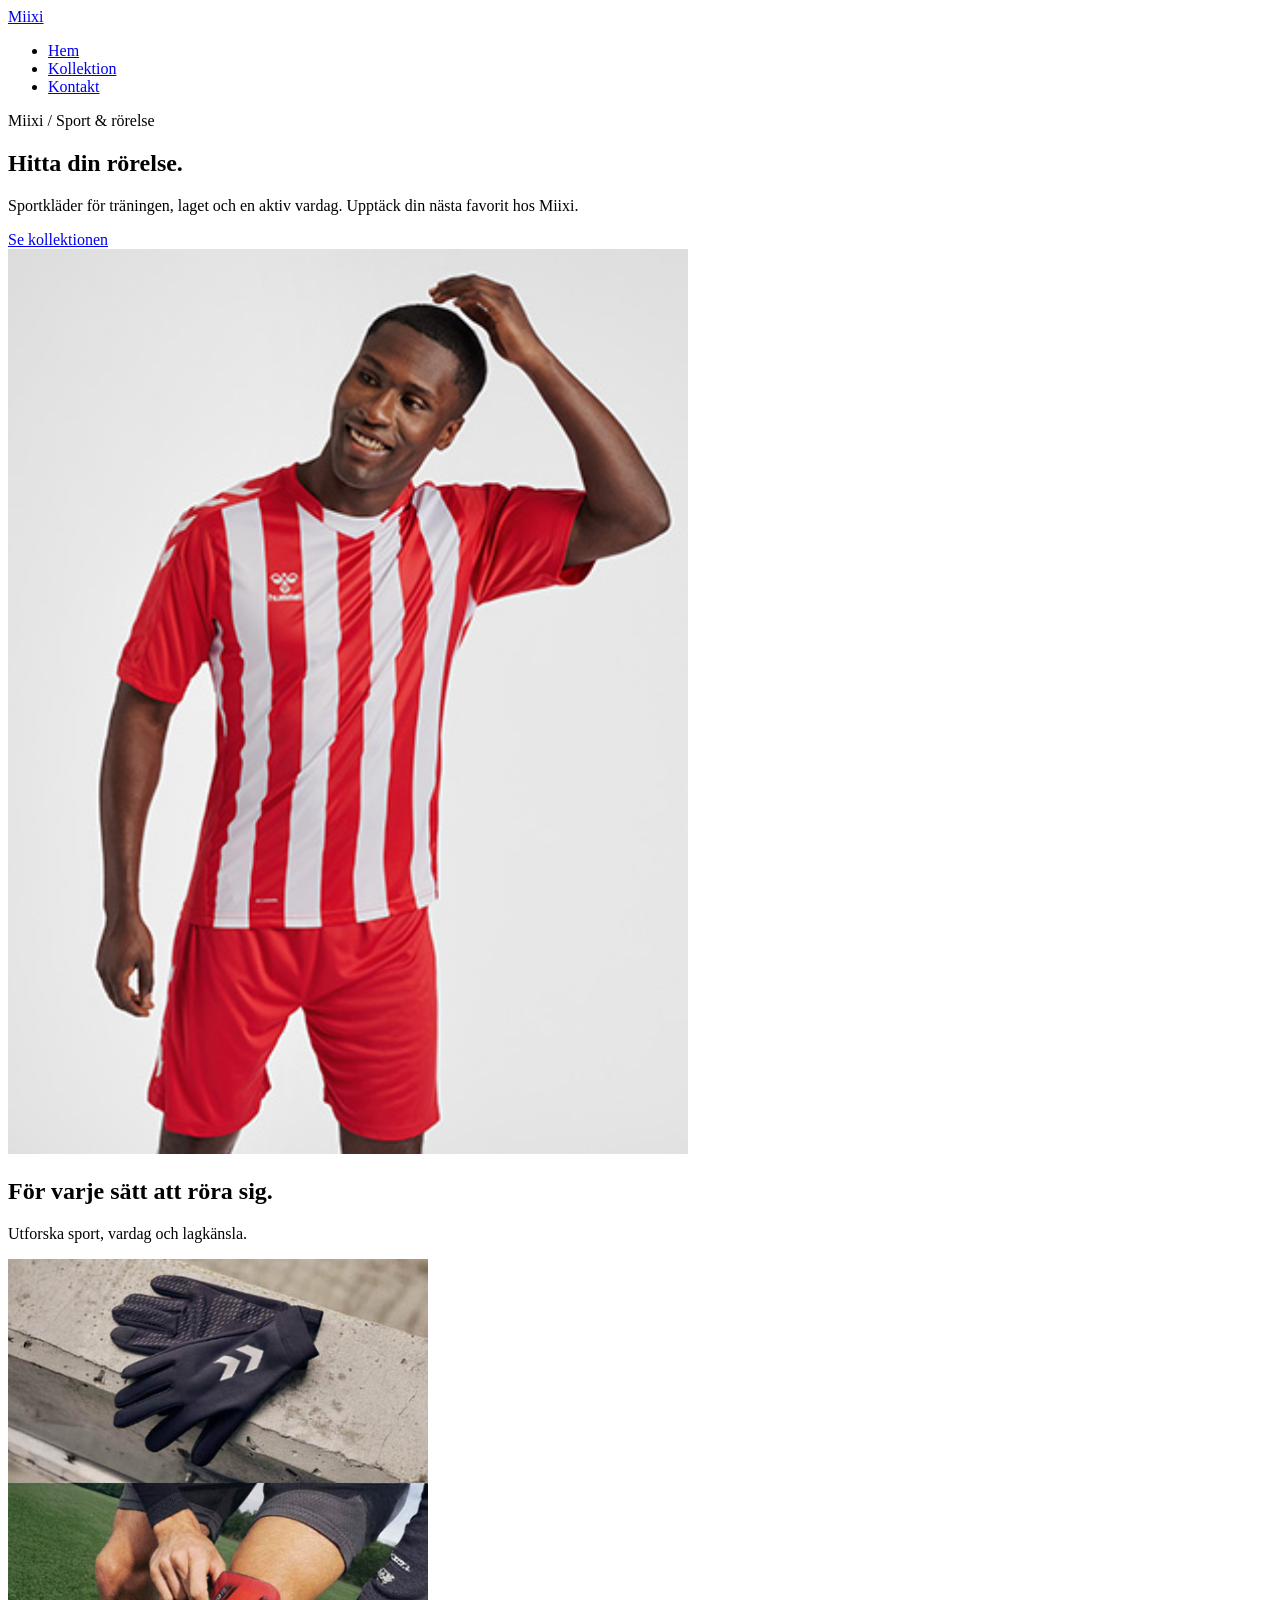
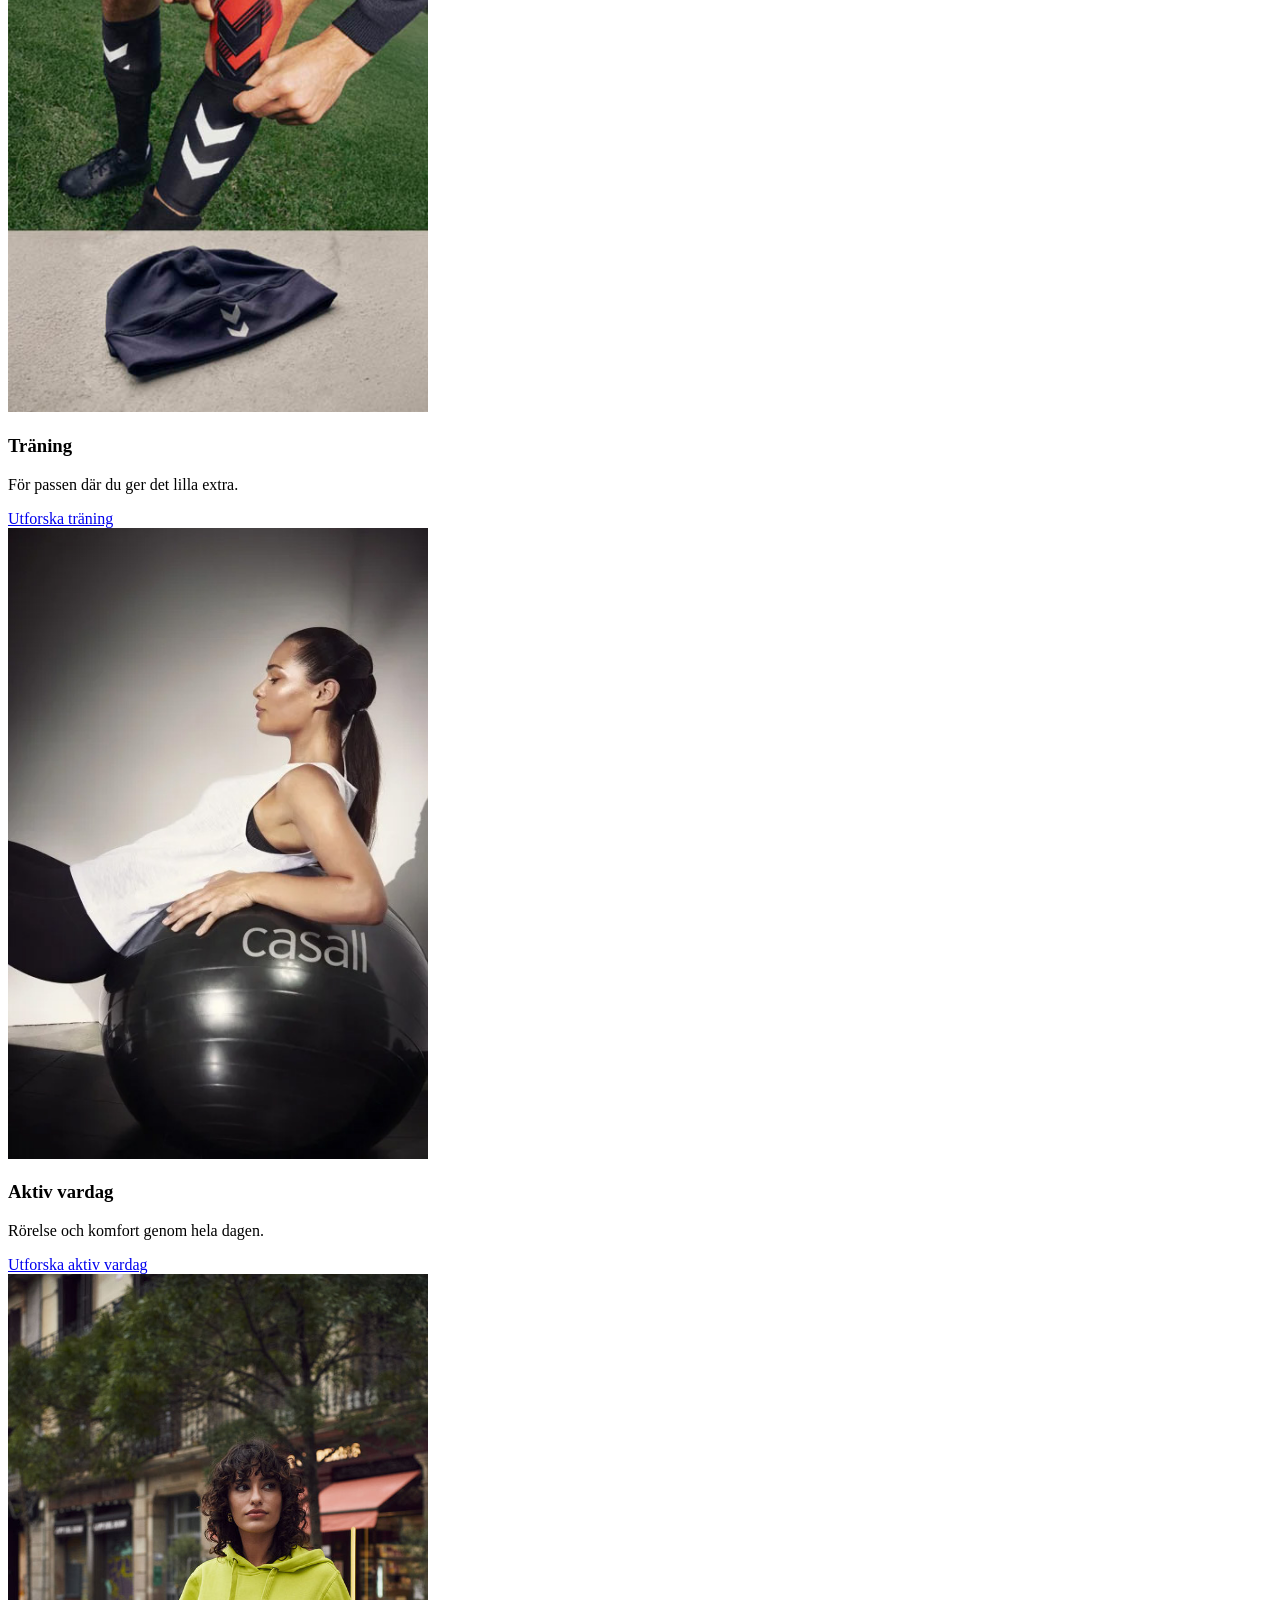
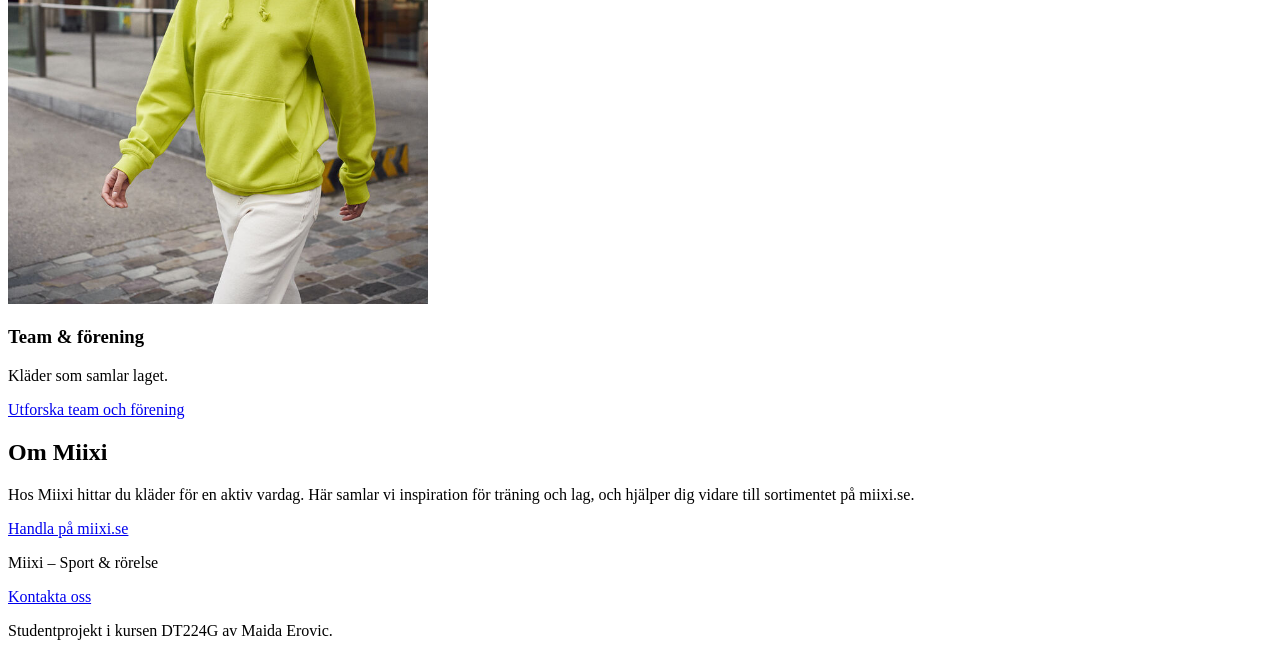
==== index.html @ 42fb2bb5 "Uppdatera index.html Co-Authored-By: Claude Code <noreply@anthropic.com>" ====
<!DOCTYPE html>
<html lang="sv">

<head>
    <meta charset="UTF-8">
    <meta name="viewport" content="width=device-width, initial-scale=1.0">
    <meta name="description" content="Upptäck sportkläder för träning, lag och en aktiv vardag hos Miixi.">
    <title>Miixi | Sportkläder</title>
</head>

<body>
    <!-- Sidhuvud med navigation till webbplatsens tre sidor. -->
    <header>
        <a href="index.html" aria-label="Miixi – startsida">Miixi</a>

        <nav aria-label="Huvudnavigation">
            <ul>
                <li><a href="index.html" aria-current="page">Hem</a></li>
                <li><a href="kollektion.html">Kollektion</a></li>
                <li><a href="kontakt.html">Kontakt</a></li>
            </ul>
        </nav>
    </header>

    <main>
        <!-- Introduktion till webbplatsen. -->
        <section aria-labelledby="intro-heading">
            <p>Miixi / Sport &amp; rörelse</p>
            <h1 id="intro-heading">Hitta din rörelse.</h1>
            <p>
                Sportkläder för träningen, laget och en aktiv vardag.
                Upptäck din nästa favorit hos Miixi.
            </p>
            <a href="kollektion.html">Se kollektionen</a>
        </section>
        <img src="images/hero-sport.jpg" alt="Person i en rödvit träningströja" width="680">

        <!-- Presentation av webbplatsens kategorier. -->
        <section aria-labelledby="categories-heading">
            <h2 id="categories-heading">För varje sätt att röra sig.</h2>
            <p>Utforska sport, vardag och lagkänsla.</p>

            <article>
                <img src="images/traning.jpg" alt="Fotbollsspelare som justerar sin utrustning" width="420"
                    loading="lazy">
                <h3>Träning</h3>
                <p>För passen där du ger det lilla extra.</p>
                <a href="kollektion.html#traning">Utforska träning</a>
            </article>

            <article>
                <img src="images/vardag.jpg" alt="Kvinna i träningskläder från Casall" width="420" loading="lazy">
                <h3>Aktiv vardag</h3>
                <p>Rörelse och komfort genom hela dagen.</p>
                <a href="kollektion.html#vardag">Utforska aktiv vardag</a>
            </article>

            <article>
                <img src="images/team.jpg" alt="Person i en limegrön huvtröja" width="420" loading="lazy">
                <h3>Team &amp; förening</h3>
                <p>Kläder som samlar laget.</p>
                <a href="kollektion.html#team">Utforska team och förening</a>
            </article>
        </section>

        <!-- Presentation av verksamheten och länk till webbshoppen. -->
        <section aria-labelledby="about-heading">
            <h2 id="about-heading">Om Miixi</h2>
            <p>
                Hos Miixi hittar du kläder för en aktiv vardag.
                Här samlar vi inspiration för träning och lag,
                och hjälper dig vidare till sortimentet på miixi.se.
            </p>
            <a href="https://miixi.se/">Handla på miixi.se</a>
        </section>
    </main>

    <footer>
        <p>Miixi – Sport &amp; rörelse</p>
        <a href="kontakt.html">Kontakta oss</a>
        <p>Studentprojekt i kursen DT224G av Maida Erovic.</p>
    </footer>
</body>

</html>
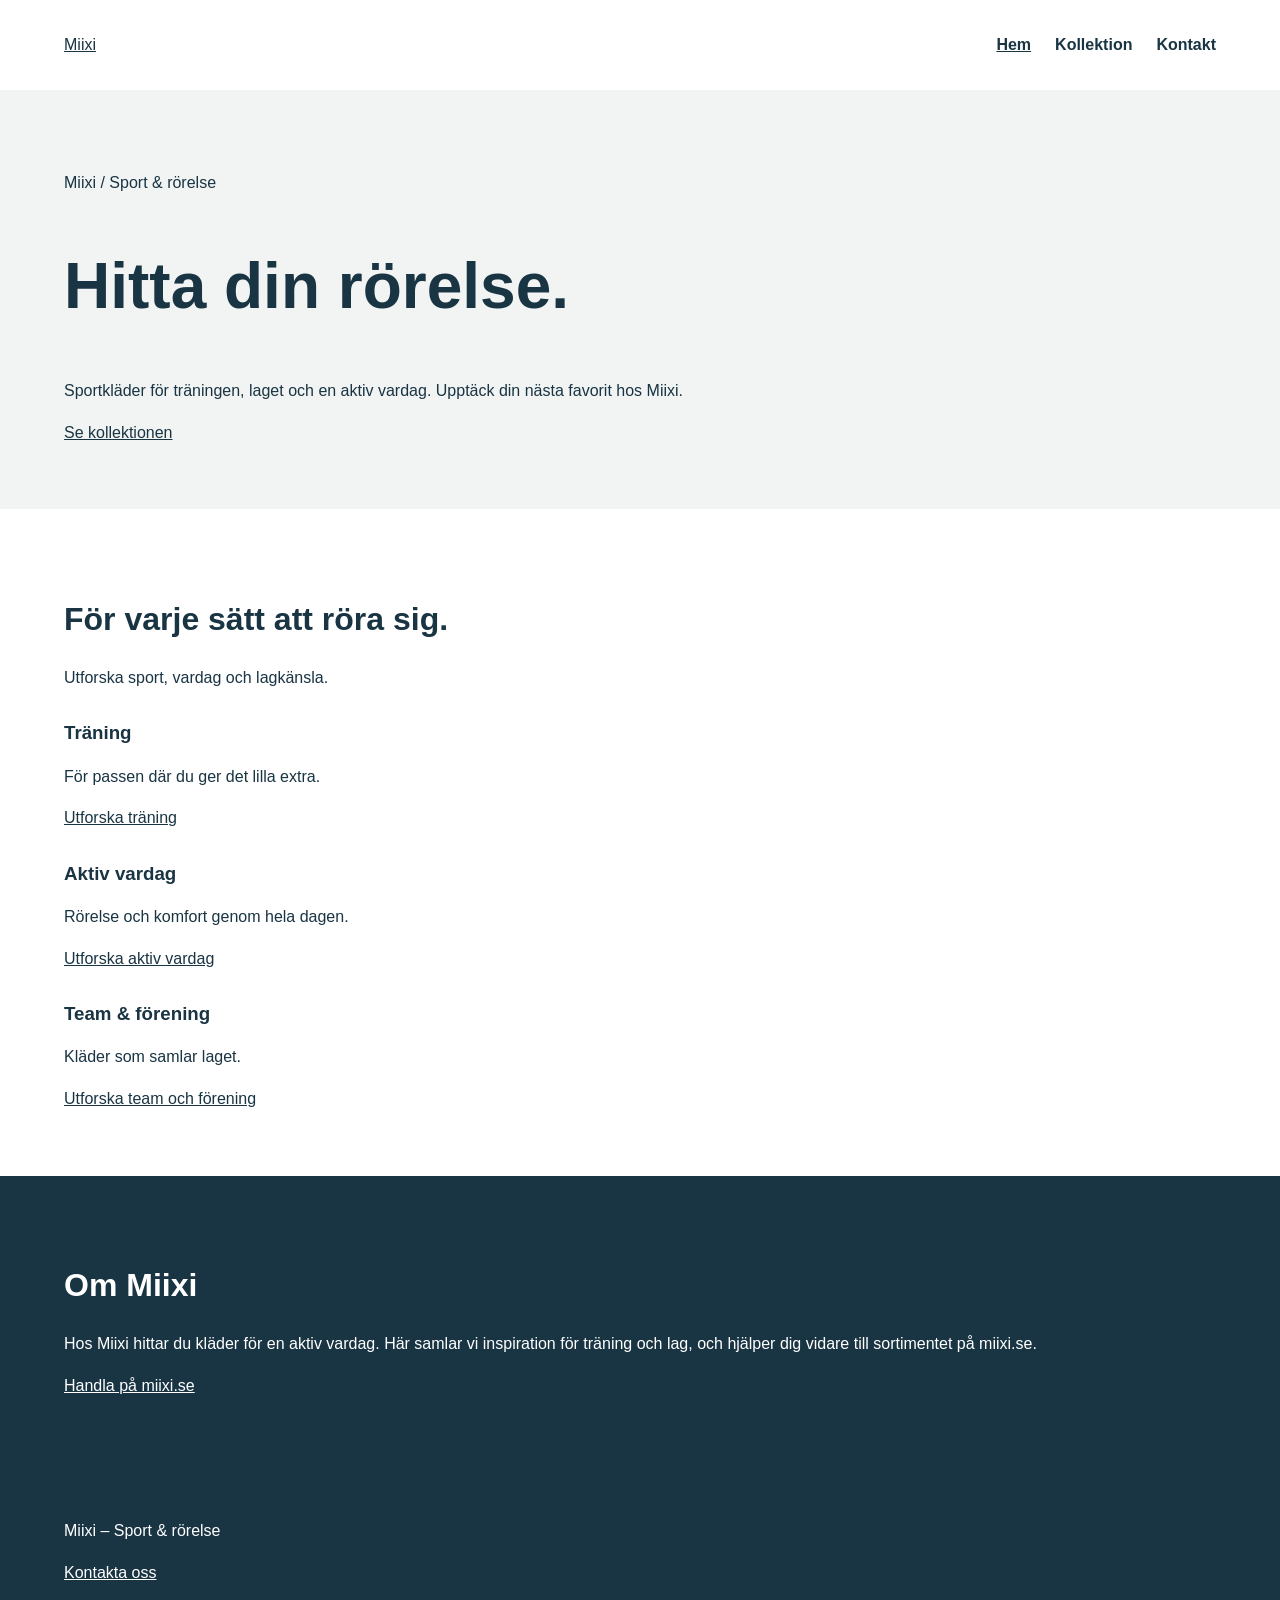
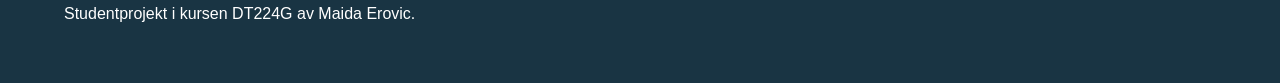
==== commit e07a35a9: "Lägg till grundläggande CSS och responsiva stilar" ====
--- a/index.html
+++ b/index.html
@@ -1,13 +1,13 @@
 <!DOCTYPE html>
 <html lang="sv">
-
 <head>
     <meta charset="UTF-8">
     <meta name="viewport" content="width=device-width, initial-scale=1.0">
-    <meta name="description" content="Upptäck sportkläder för träning, lag och en aktiv vardag hos Miixi.">
+    <meta name="description"
+          content="Upptäck sportkläder för träning, lag och en aktiv vardag hos Miixi.">
     <title>Miixi | Sportkläder</title>
+    <link rel="stylesheet" href="css/styles.css">
 </head>
-
 <body>
     <!-- Sidhuvud med navigation till webbplatsens tre sidor. -->
     <header>
@@ -33,7 +33,6 @@
             </p>
             <a href="kollektion.html">Se kollektionen</a>
         </section>
-        <img src="images/hero-sport.jpg" alt="Person i en rödvit träningströja" width="680">
 
         <!-- Presentation av webbplatsens kategorier. -->
         <section aria-labelledby="categories-heading">
@@ -41,22 +40,18 @@
             <p>Utforska sport, vardag och lagkänsla.</p>
 
             <article>
-                <img src="images/traning.jpg" alt="Fotbollsspelare som justerar sin utrustning" width="420"
-                    loading="lazy">
                 <h3>Träning</h3>
                 <p>För passen där du ger det lilla extra.</p>
                 <a href="kollektion.html#traning">Utforska träning</a>
             </article>
 
             <article>
-                <img src="images/vardag.jpg" alt="Kvinna i träningskläder från Casall" width="420" loading="lazy">
                 <h3>Aktiv vardag</h3>
                 <p>Rörelse och komfort genom hela dagen.</p>
                 <a href="kollektion.html#vardag">Utforska aktiv vardag</a>
             </article>
 
             <article>
-                <img src="images/team.jpg" alt="Person i en limegrön huvtröja" width="420" loading="lazy">
                 <h3>Team &amp; förening</h3>
                 <p>Kläder som samlar laget.</p>
                 <a href="kollektion.html#team">Utforska team och förening</a>
@@ -81,5 +76,4 @@
         <p>Studentprojekt i kursen DT224G av Maida Erovic.</p>
     </footer>
 </body>
-
 </html>
--- a/css/styles.css
+++ b/css/styles.css
@@ -0,0 +1,113 @@
+/* Grundinställningar för hela webbplatsen. */
+* {
+    box-sizing: border-box;
+}
+
+body {
+    margin: 0;
+    font-family: Arial, sans-serif;
+    color: #193443;
+    background-color: #ffffff;
+    line-height: 1.6;
+}
+
+/* Bilder anpassas till tillgängligt utrymme. */
+img {
+    display: block;
+    max-width: 100%;
+    height: auto;
+}
+
+a {
+    color: inherit;
+}
+
+a:focus-visible {
+    outline: 3px solid #193443;
+    outline-offset: 4px;
+}
+
+/* Sidhuvud och navigation. */
+header {
+    display: flex;
+    justify-content: space-between;
+    align-items: center;
+    gap: 24px;
+    padding: 24px;
+}
+
+nav ul {
+    display: flex;
+    flex-wrap: wrap;
+    gap: 24px;
+    margin: 0;
+    padding: 0;
+    list-style: none;
+}
+
+nav a {
+    text-decoration: none;
+    font-weight: bold;
+}
+
+nav a:hover,
+nav a[aria-current="page"] {
+    text-decoration: underline;
+}
+
+/* Innehåll och rubriker. */
+main section {
+    padding: 40px 24px;
+}
+
+h1,
+h2,
+h3 {
+    line-height: 1.2;
+}
+
+h1 {
+    font-size: 2.5rem;
+}
+
+h2 {
+    font-size: 2rem;
+}
+
+article {
+    margin-top: 32px;
+}
+
+/* Introduktion och presentation av verksamheten. */
+section[aria-labelledby="intro-heading"] {
+    background-color: #f1f4f3;
+}
+
+section[aria-labelledby="about-heading"],
+footer {
+    color: #ffffff;
+    background-color: #193443;
+}
+
+footer {
+    padding: 32px 24px;
+}
+
+/* Mer utrymme på större skärmar. */
+@media (min-width: 768px) {
+    header {
+        padding: 32px 64px;
+    }
+
+    main section {
+        padding: 64px;
+    }
+
+    h1 {
+        font-size: 4rem;
+    }
+
+    footer {
+        padding: 40px 64px;
+    }
+}
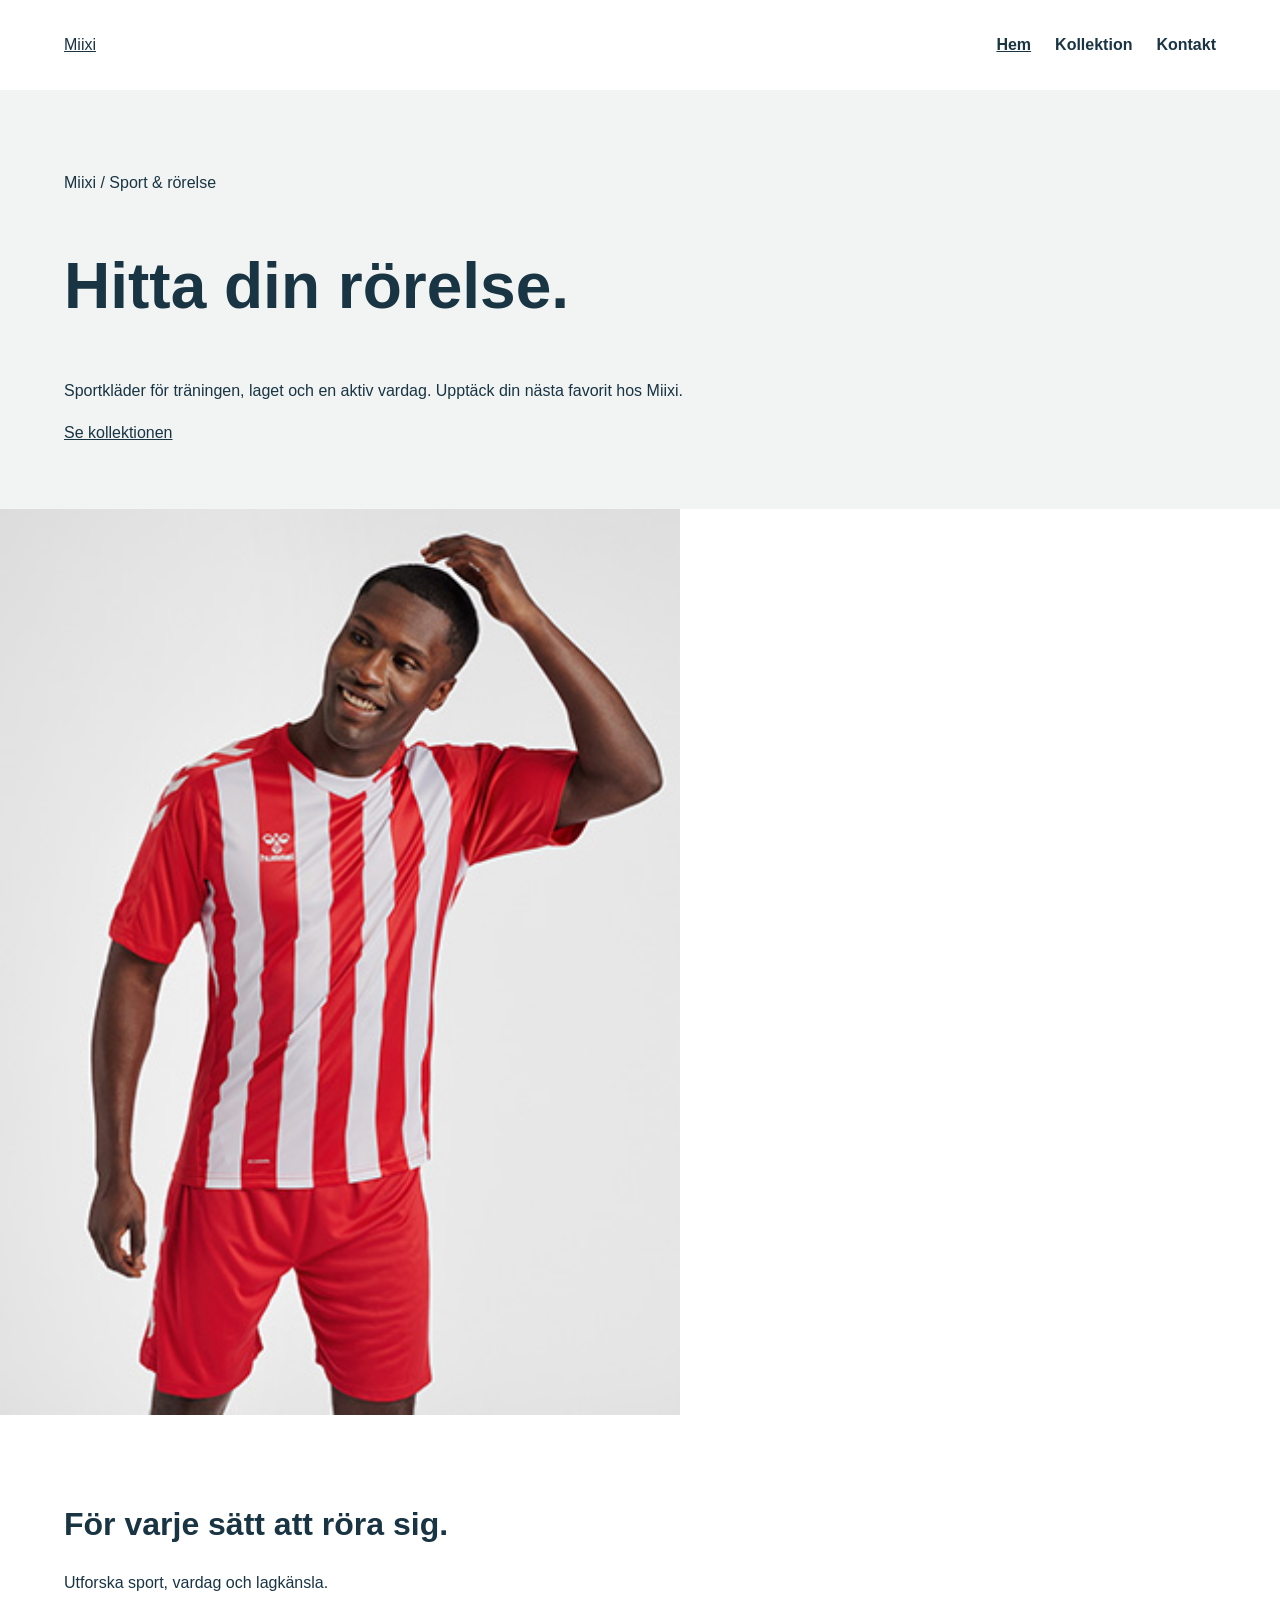
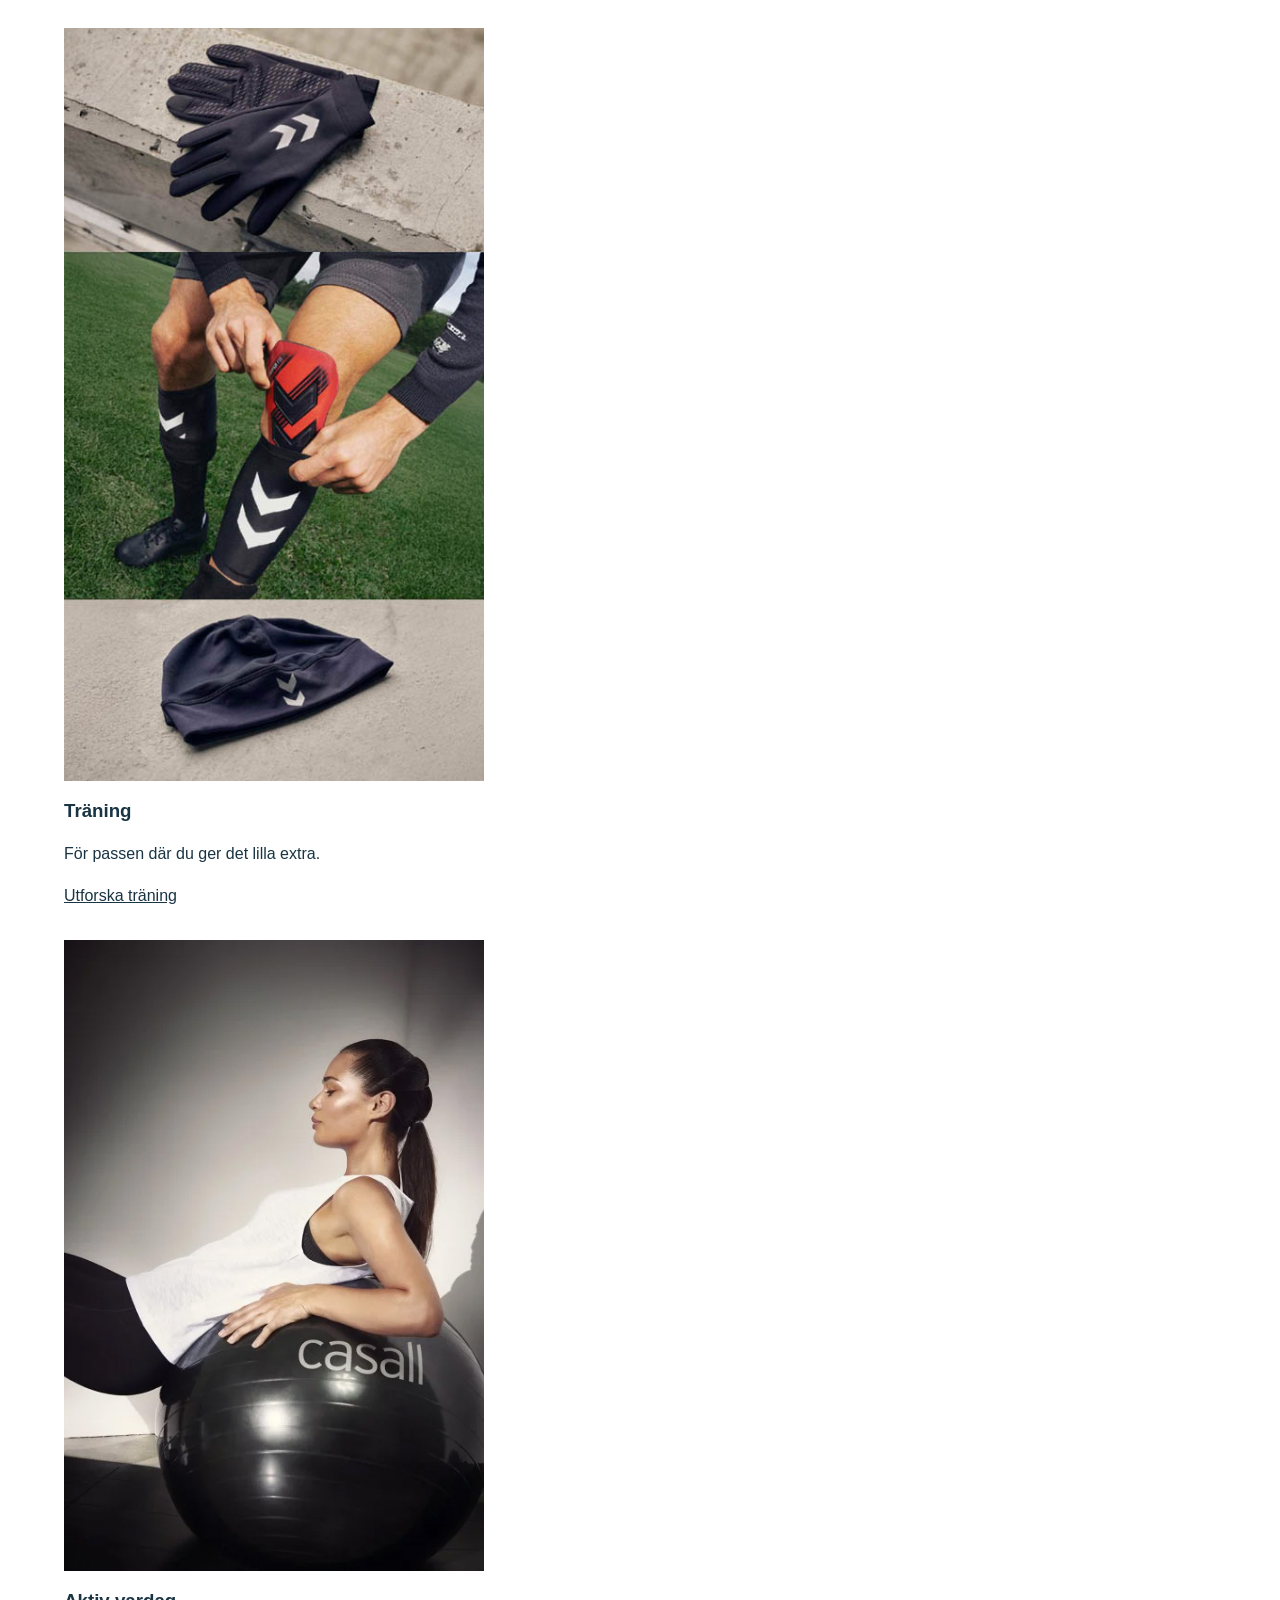
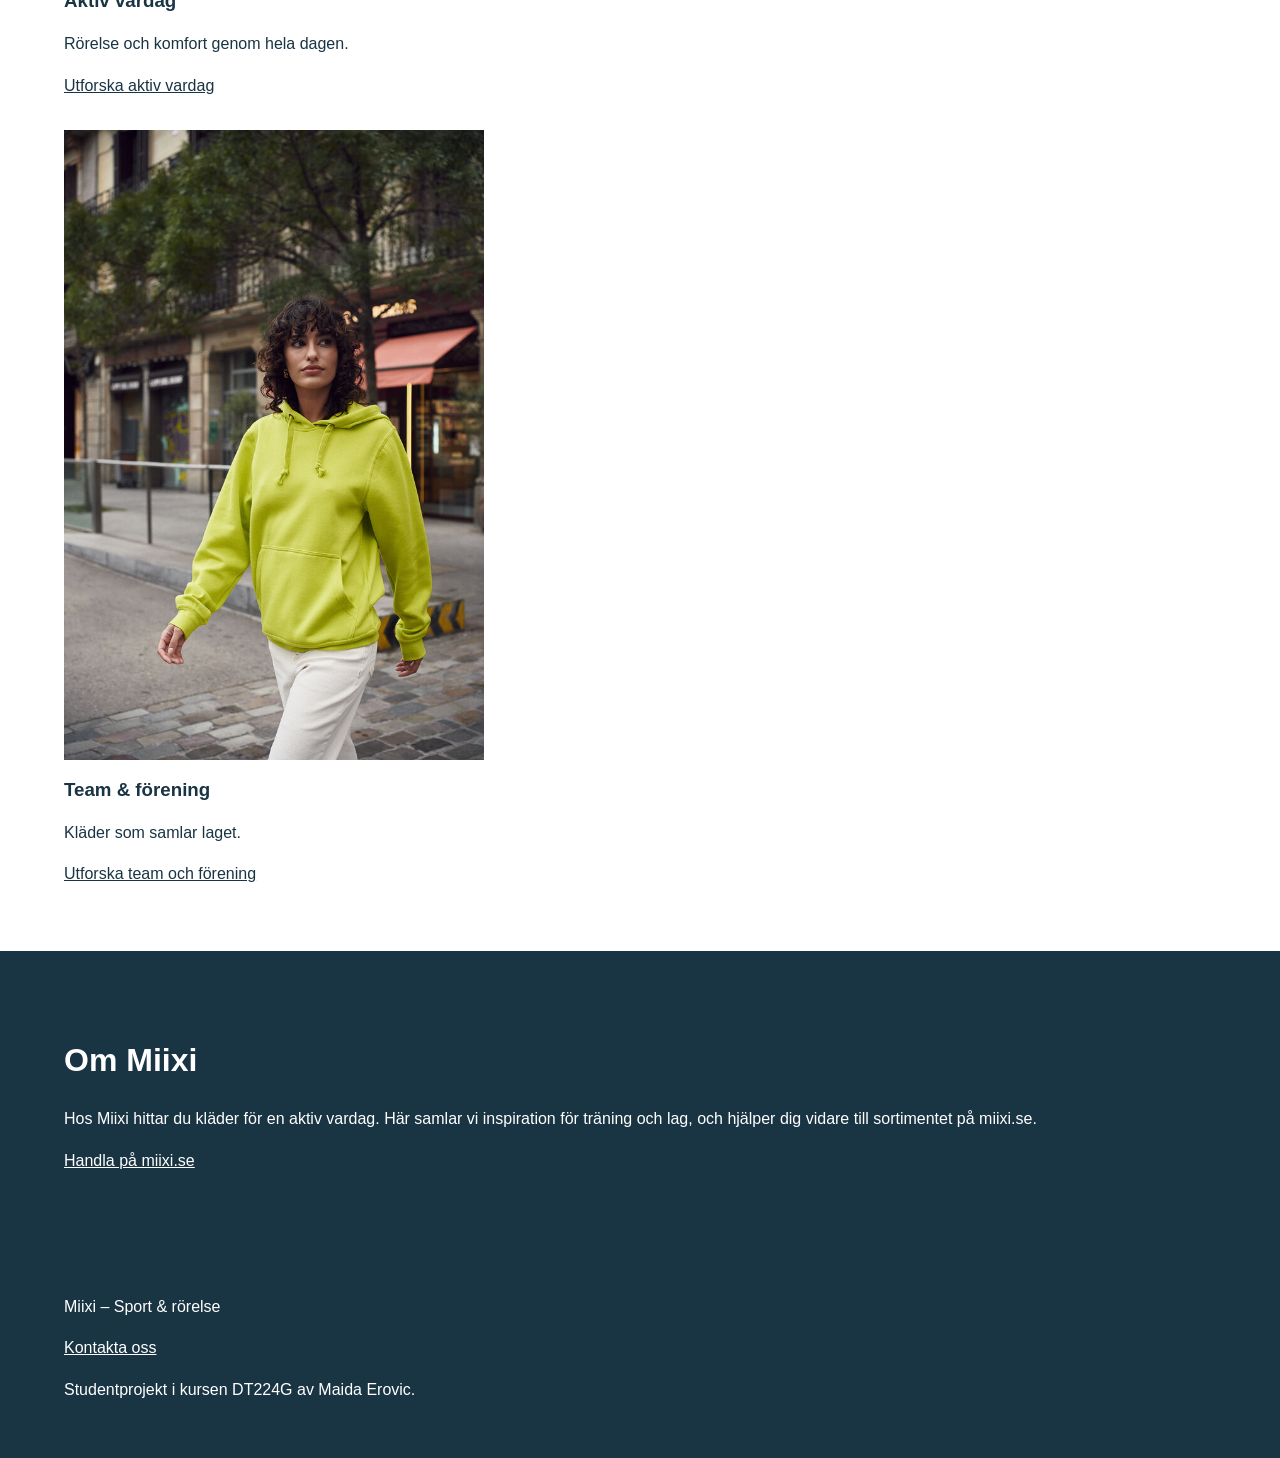
==== commit 57283dec: "Merge pull request #4 from maida1991/feature/startsida-css Lägg till grundläggande CSS och responsiv" ====
--- a/index.html
+++ b/index.html
@@ -1,13 +1,14 @@
 <!DOCTYPE html>
 <html lang="sv">
+
 <head>
     <meta charset="UTF-8">
     <meta name="viewport" content="width=device-width, initial-scale=1.0">
-    <meta name="description"
-          content="Upptäck sportkläder för träning, lag och en aktiv vardag hos Miixi.">
+    <meta name="description" content="Upptäck sportkläder för träning, lag och en aktiv vardag hos Miixi.">
     <title>Miixi | Sportkläder</title>
     <link rel="stylesheet" href="css/styles.css">
 </head>
+
 <body>
     <!-- Sidhuvud med navigation till webbplatsens tre sidor. -->
     <header>
@@ -33,6 +34,7 @@
             </p>
             <a href="kollektion.html">Se kollektionen</a>
         </section>
+        <img src="images/hero-sport.jpg" alt="Person i en rödvit träningströja" width="680">
 
         <!-- Presentation av webbplatsens kategorier. -->
         <section aria-labelledby="categories-heading">
@@ -40,18 +42,22 @@
             <p>Utforska sport, vardag och lagkänsla.</p>
 
             <article>
+                <img src="images/traning.jpg" alt="Fotbollsspelare som justerar sin utrustning" width="420"
+                    loading="lazy">
                 <h3>Träning</h3>
                 <p>För passen där du ger det lilla extra.</p>
                 <a href="kollektion.html#traning">Utforska träning</a>
             </article>
 
             <article>
+                <img src="images/vardag.jpg" alt="Kvinna i träningskläder från Casall" width="420" loading="lazy">
                 <h3>Aktiv vardag</h3>
                 <p>Rörelse och komfort genom hela dagen.</p>
                 <a href="kollektion.html#vardag">Utforska aktiv vardag</a>
             </article>
 
             <article>
+                <img src="images/team.jpg" alt="Person i en limegrön huvtröja" width="420" loading="lazy">
                 <h3>Team &amp; förening</h3>
                 <p>Kläder som samlar laget.</p>
                 <a href="kollektion.html#team">Utforska team och förening</a>
@@ -76,4 +82,5 @@
         <p>Studentprojekt i kursen DT224G av Maida Erovic.</p>
     </footer>
 </body>
+
 </html>
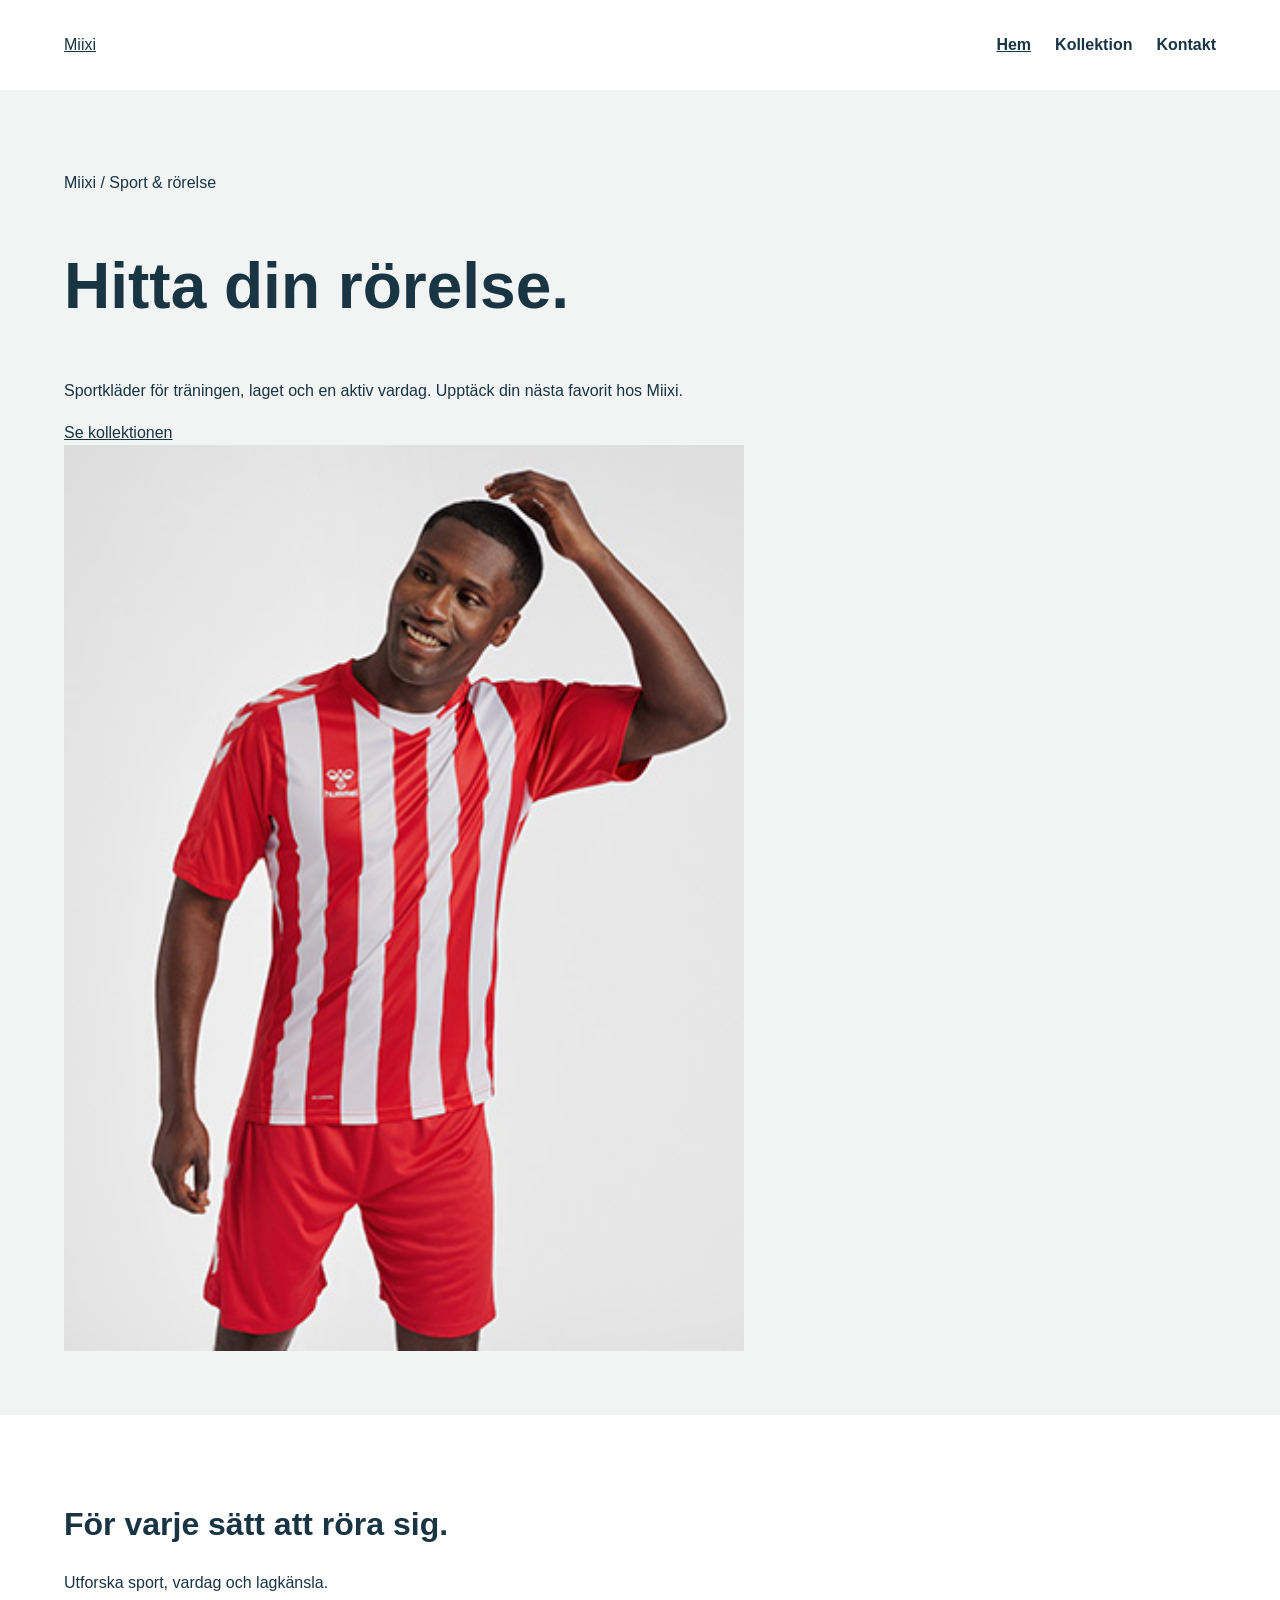
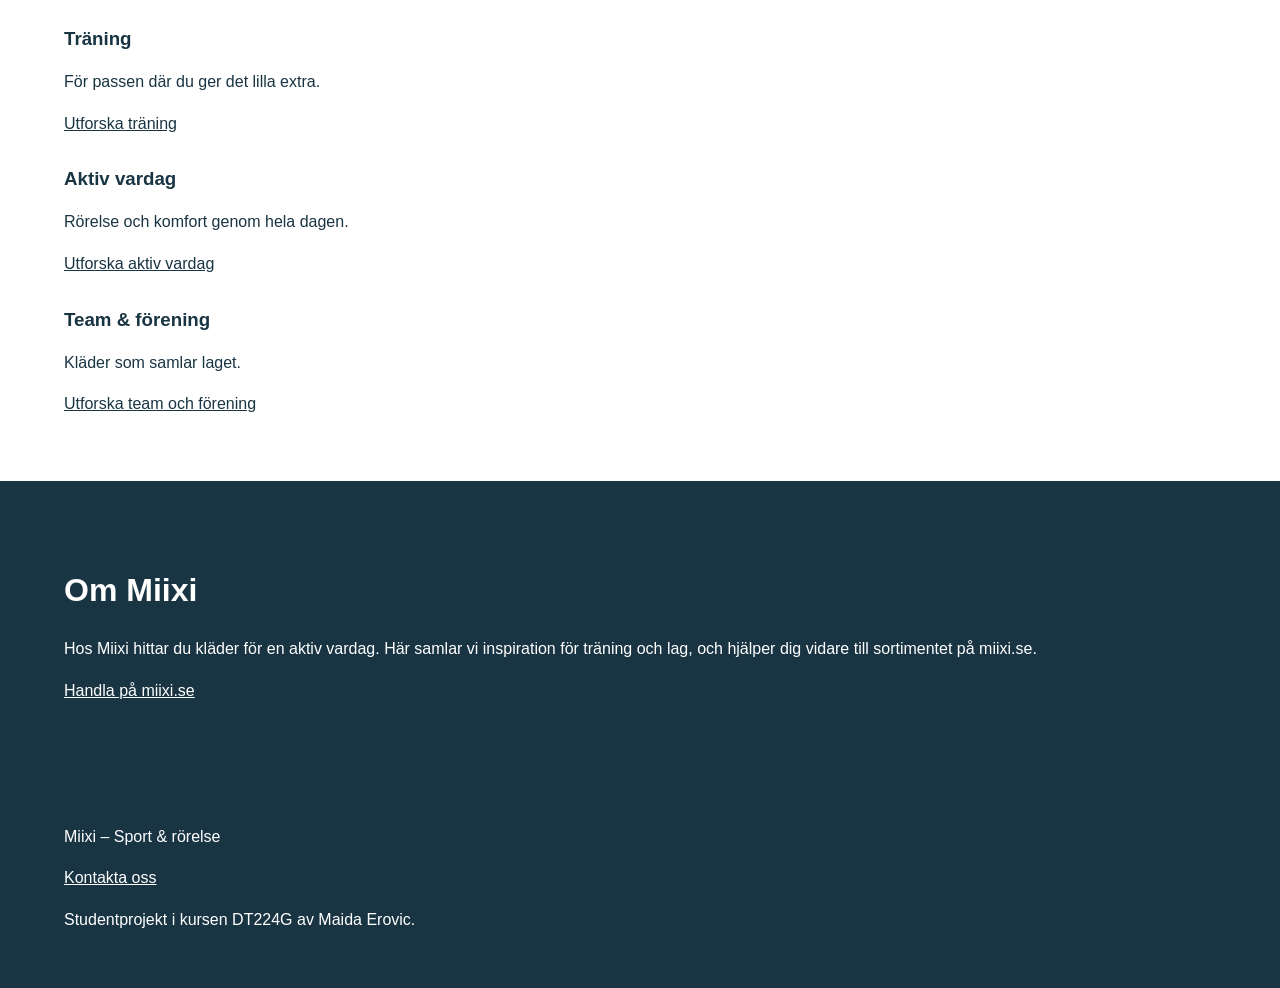
==== commit e6e9be49: "Uppdatera startsidans struktur" ====
--- a/index.html
+++ b/index.html
@@ -25,16 +25,20 @@
 
     <main>
         <!-- Introduktion till webbplatsen. -->
-        <section aria-labelledby="intro-heading">
-            <p>Miixi / Sport &amp; rörelse</p>
-            <h1 id="intro-heading">Hitta din rörelse.</h1>
-            <p>
-                Sportkläder för träningen, laget och en aktiv vardag.
-                Upptäck din nästa favorit hos Miixi.
-            </p>
-            <a href="kollektion.html">Se kollektionen</a>
+        <!-- Introduktion med text och bild. -->
+        <section class="hero" aria-labelledby="intro-heading">
+            <div class="hero-content">
+                <p>Miixi / Sport &amp; rörelse</p>
+                <h1 id="intro-heading">Hitta din rörelse.</h1>
+                <p>
+                    Sportkläder för träningen, laget och en aktiv vardag.
+                    Upptäck din nästa favorit hos Miixi.
+                </p>
+                <a class="button" href="kollektion.html">Se kollektionen</a>
+            </div>
+
+            <img class="hero-image" src="images/hero-sport.jpg" alt="Person i en rödvit träningströja" width="680">
         </section>
-        <img src="images/hero-sport.jpg" alt="Person i en rödvit träningströja" width="680">
 
         <!-- Presentation av webbplatsens kategorier. -->
         <section aria-labelledby="categories-heading">
@@ -42,22 +46,18 @@
             <p>Utforska sport, vardag och lagkänsla.</p>
 
             <article>
-                <img src="images/traning.jpg" alt="Fotbollsspelare som justerar sin utrustning" width="420"
-                    loading="lazy">
                 <h3>Träning</h3>
                 <p>För passen där du ger det lilla extra.</p>
                 <a href="kollektion.html#traning">Utforska träning</a>
             </article>
 
             <article>
-                <img src="images/vardag.jpg" alt="Kvinna i träningskläder från Casall" width="420" loading="lazy">
                 <h3>Aktiv vardag</h3>
                 <p>Rörelse och komfort genom hela dagen.</p>
                 <a href="kollektion.html#vardag">Utforska aktiv vardag</a>
             </article>
 
             <article>
-                <img src="images/team.jpg" alt="Person i en limegrön huvtröja" width="420" loading="lazy">
                 <h3>Team &amp; förening</h3>
                 <p>Kläder som samlar laget.</p>
                 <a href="kollektion.html#team">Utforska team och förening</a>
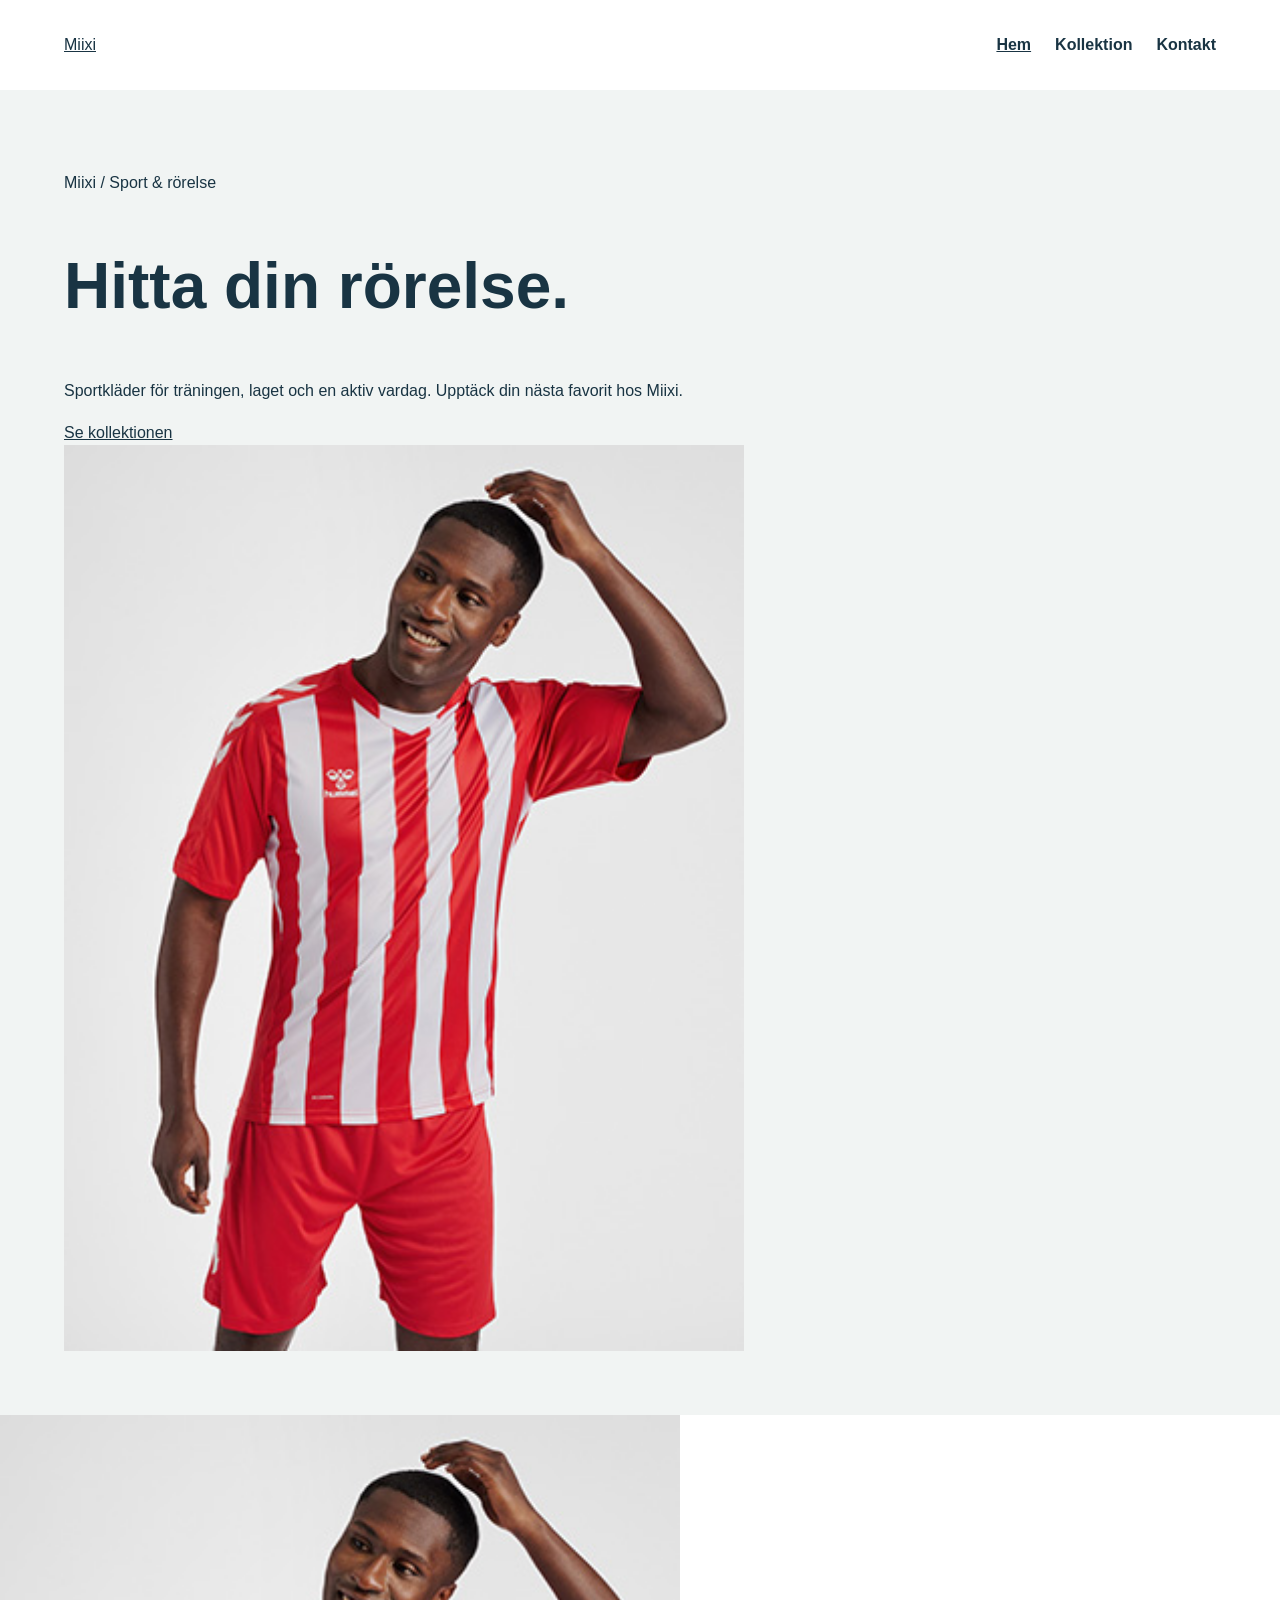
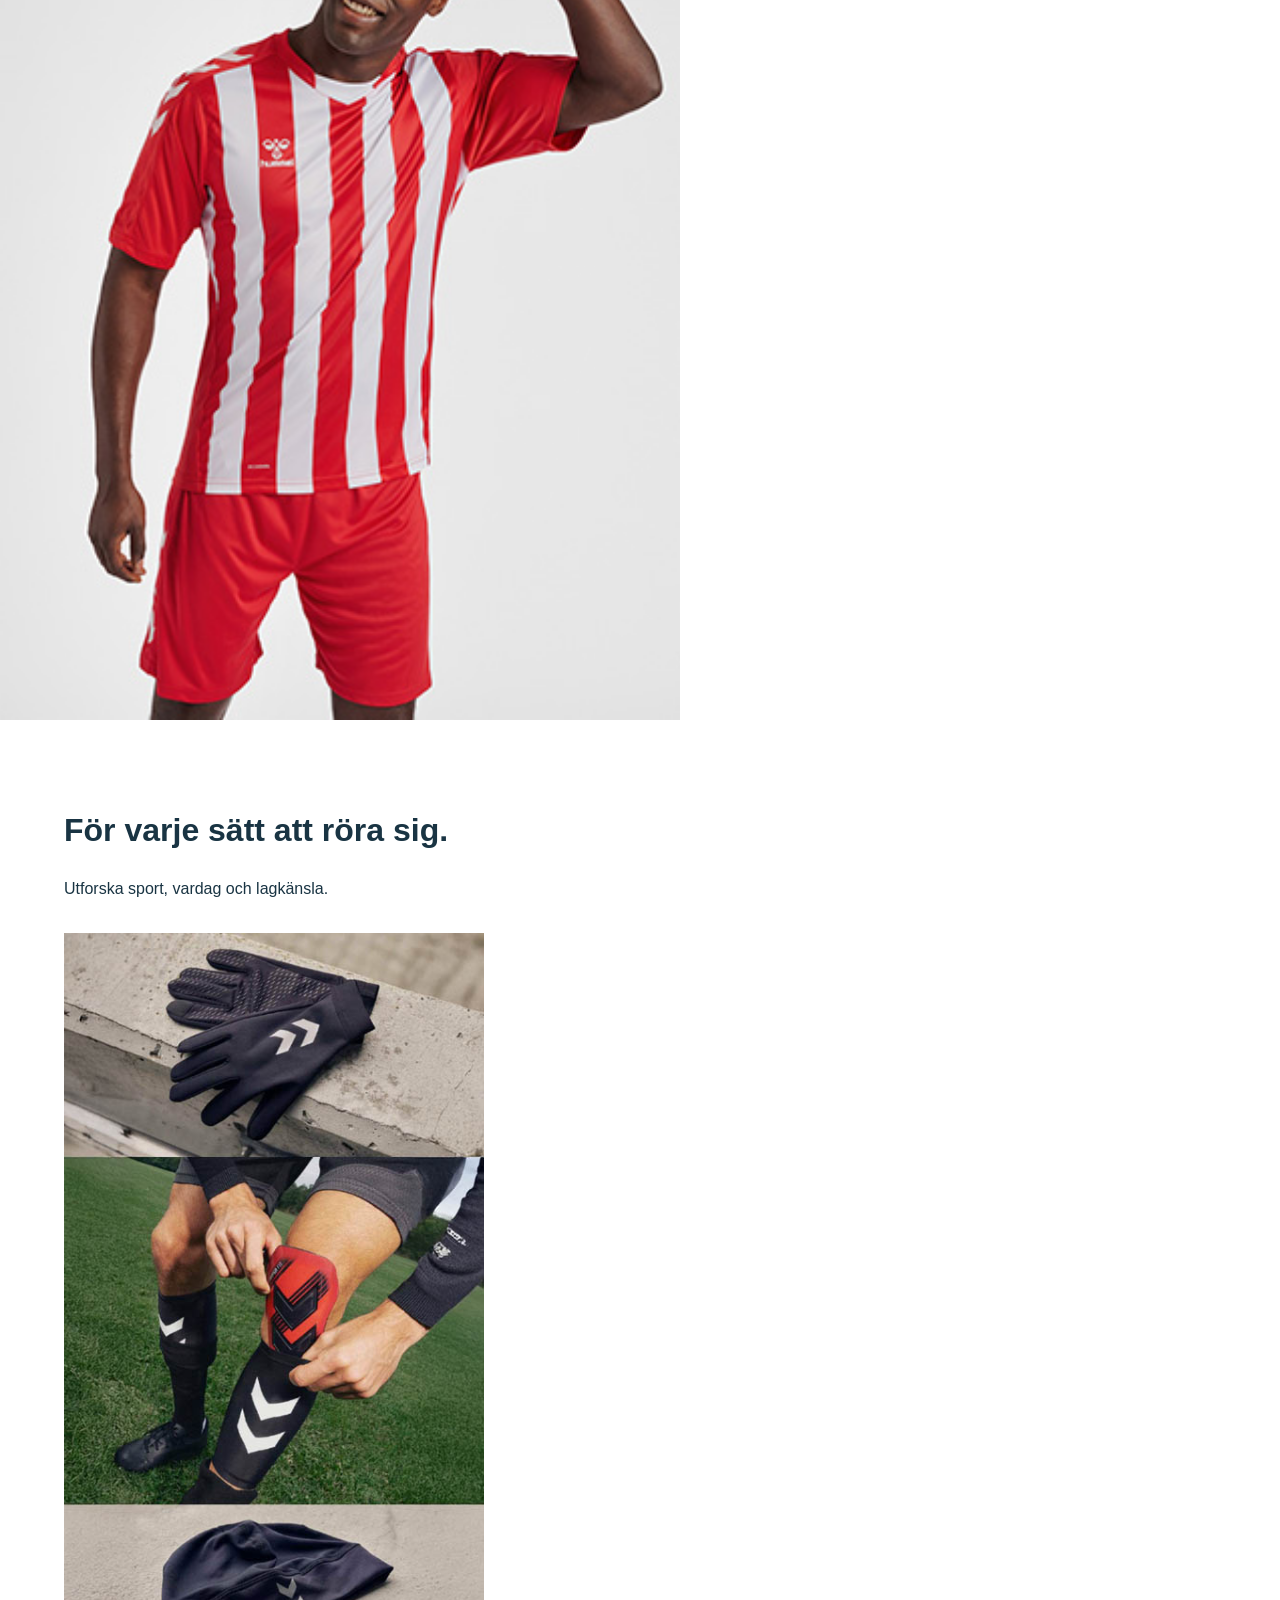
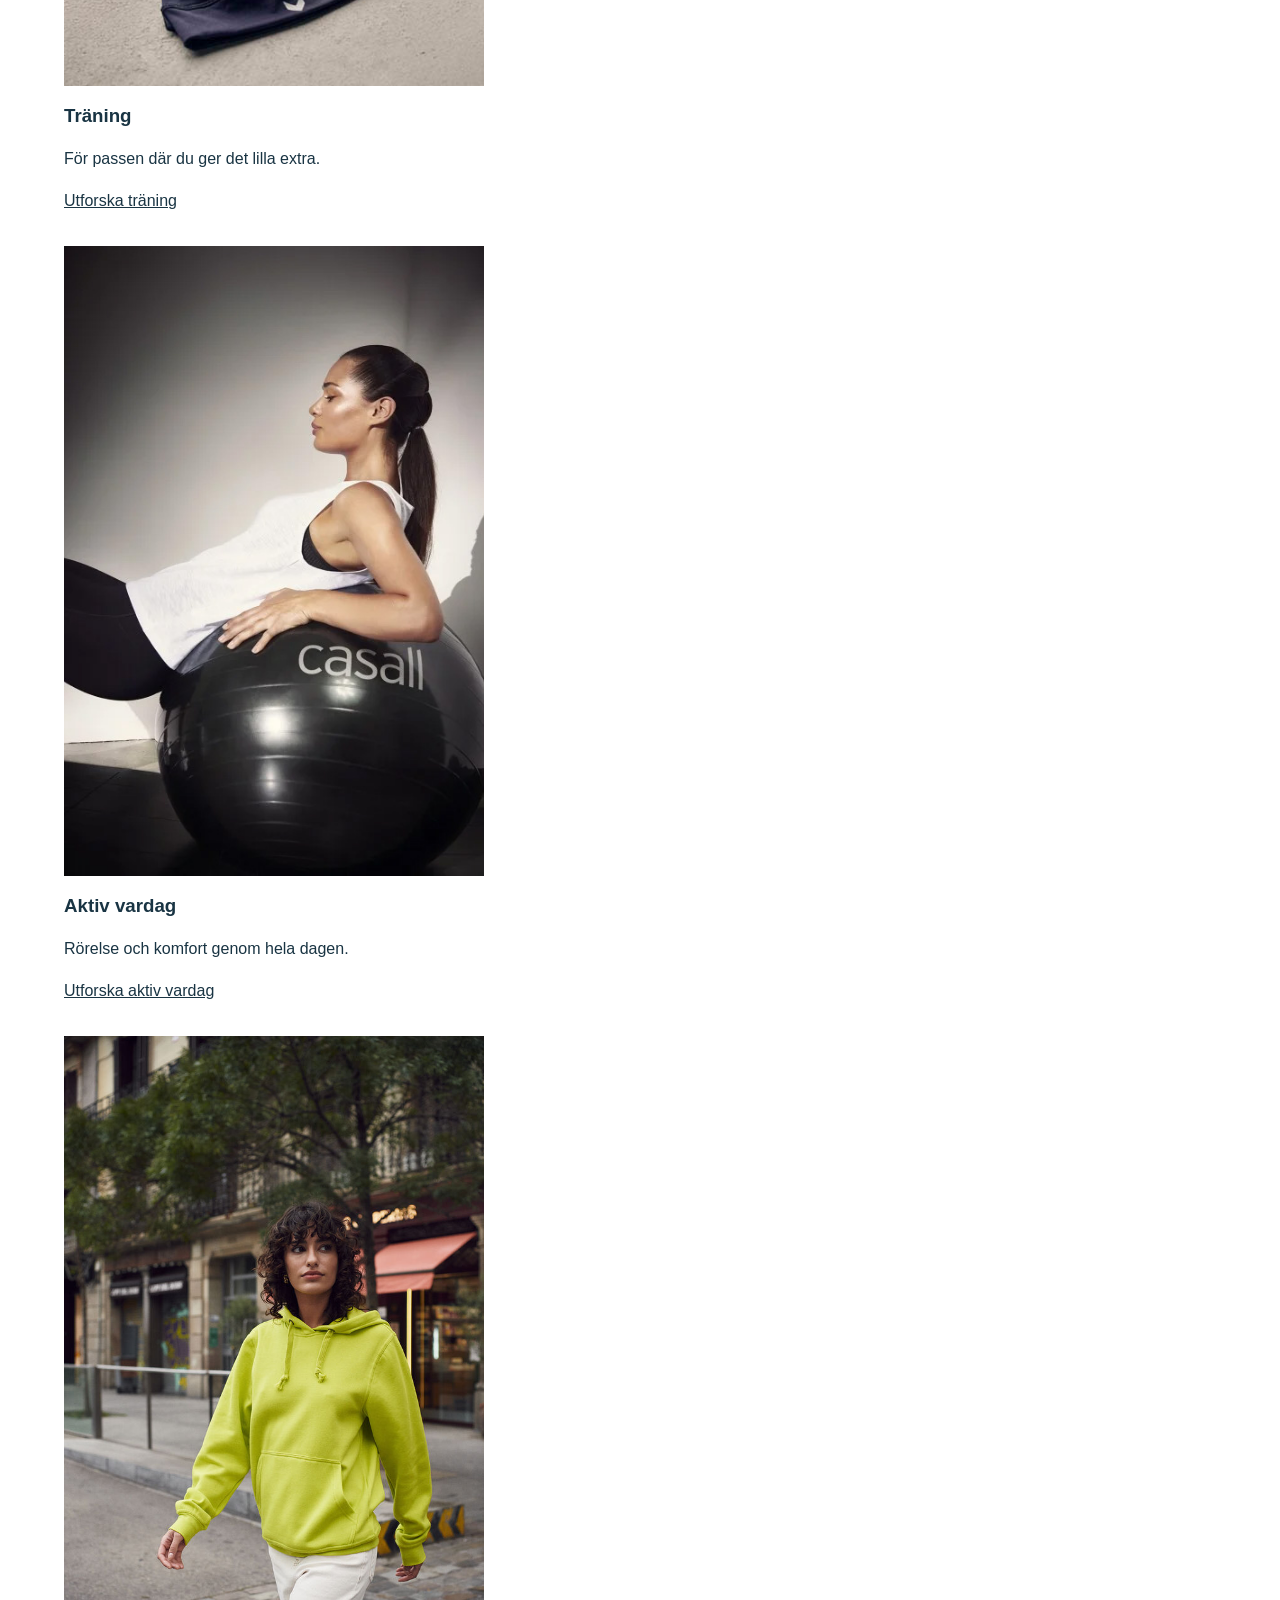
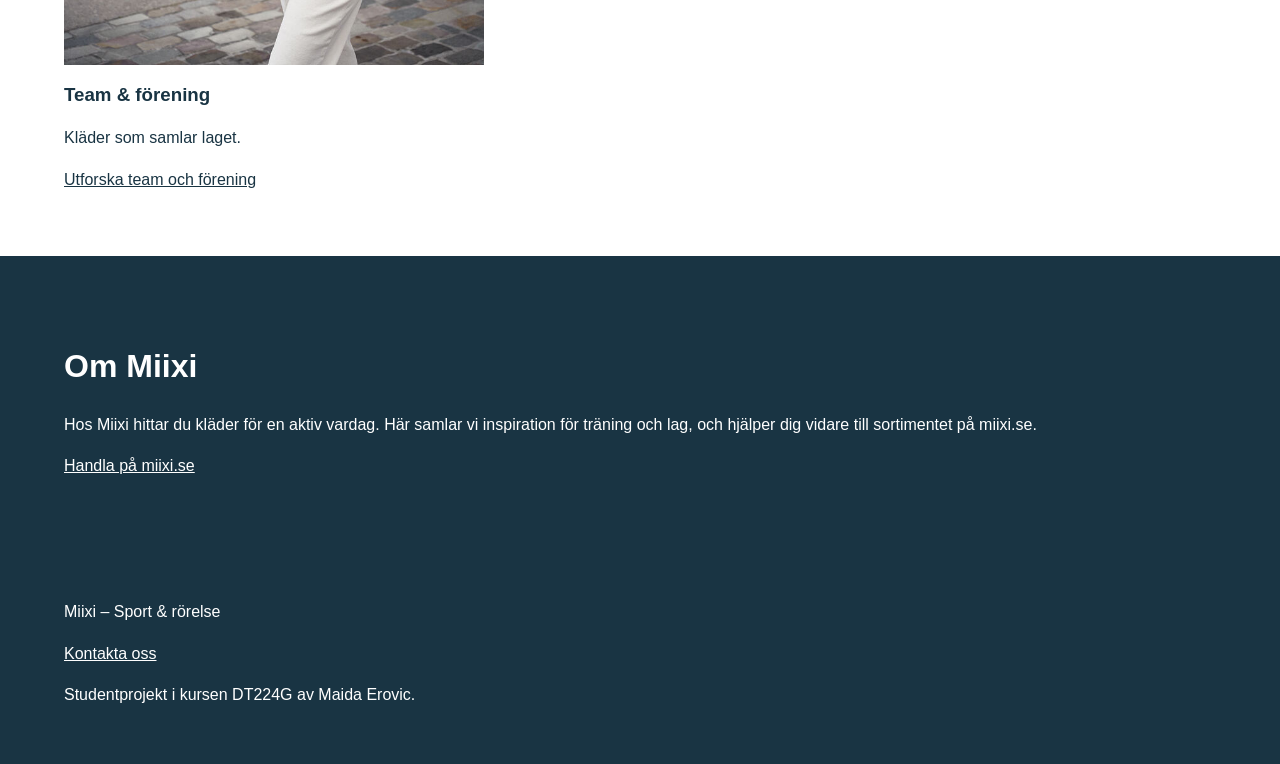
==== commit adf08b5b: "Slå samman main med CSS-branchen" ====
--- a/index.html
+++ b/index.html
@@ -39,6 +39,7 @@
 
             <img class="hero-image" src="images/hero-sport.jpg" alt="Person i en rödvit träningströja" width="680">
         </section>
+        <img src="images/hero-sport.jpg" alt="Person i en rödvit träningströja" width="680">
 
         <!-- Presentation av webbplatsens kategorier. -->
         <section aria-labelledby="categories-heading">
@@ -46,18 +47,22 @@
             <p>Utforska sport, vardag och lagkänsla.</p>
 
             <article>
+                <img src="images/traning.jpg" alt="Fotbollsspelare som justerar sin utrustning" width="420"
+                    loading="lazy">
                 <h3>Träning</h3>
                 <p>För passen där du ger det lilla extra.</p>
                 <a href="kollektion.html#traning">Utforska träning</a>
             </article>
 
             <article>
+                <img src="images/vardag.jpg" alt="Kvinna i träningskläder från Casall" width="420" loading="lazy">
                 <h3>Aktiv vardag</h3>
                 <p>Rörelse och komfort genom hela dagen.</p>
                 <a href="kollektion.html#vardag">Utforska aktiv vardag</a>
             </article>
 
             <article>
+                <img src="images/team.jpg" alt="Person i en limegrön huvtröja" width="420" loading="lazy">
                 <h3>Team &amp; förening</h3>
                 <p>Kläder som samlar laget.</p>
                 <a href="kollektion.html#team">Utforska team och förening</a>
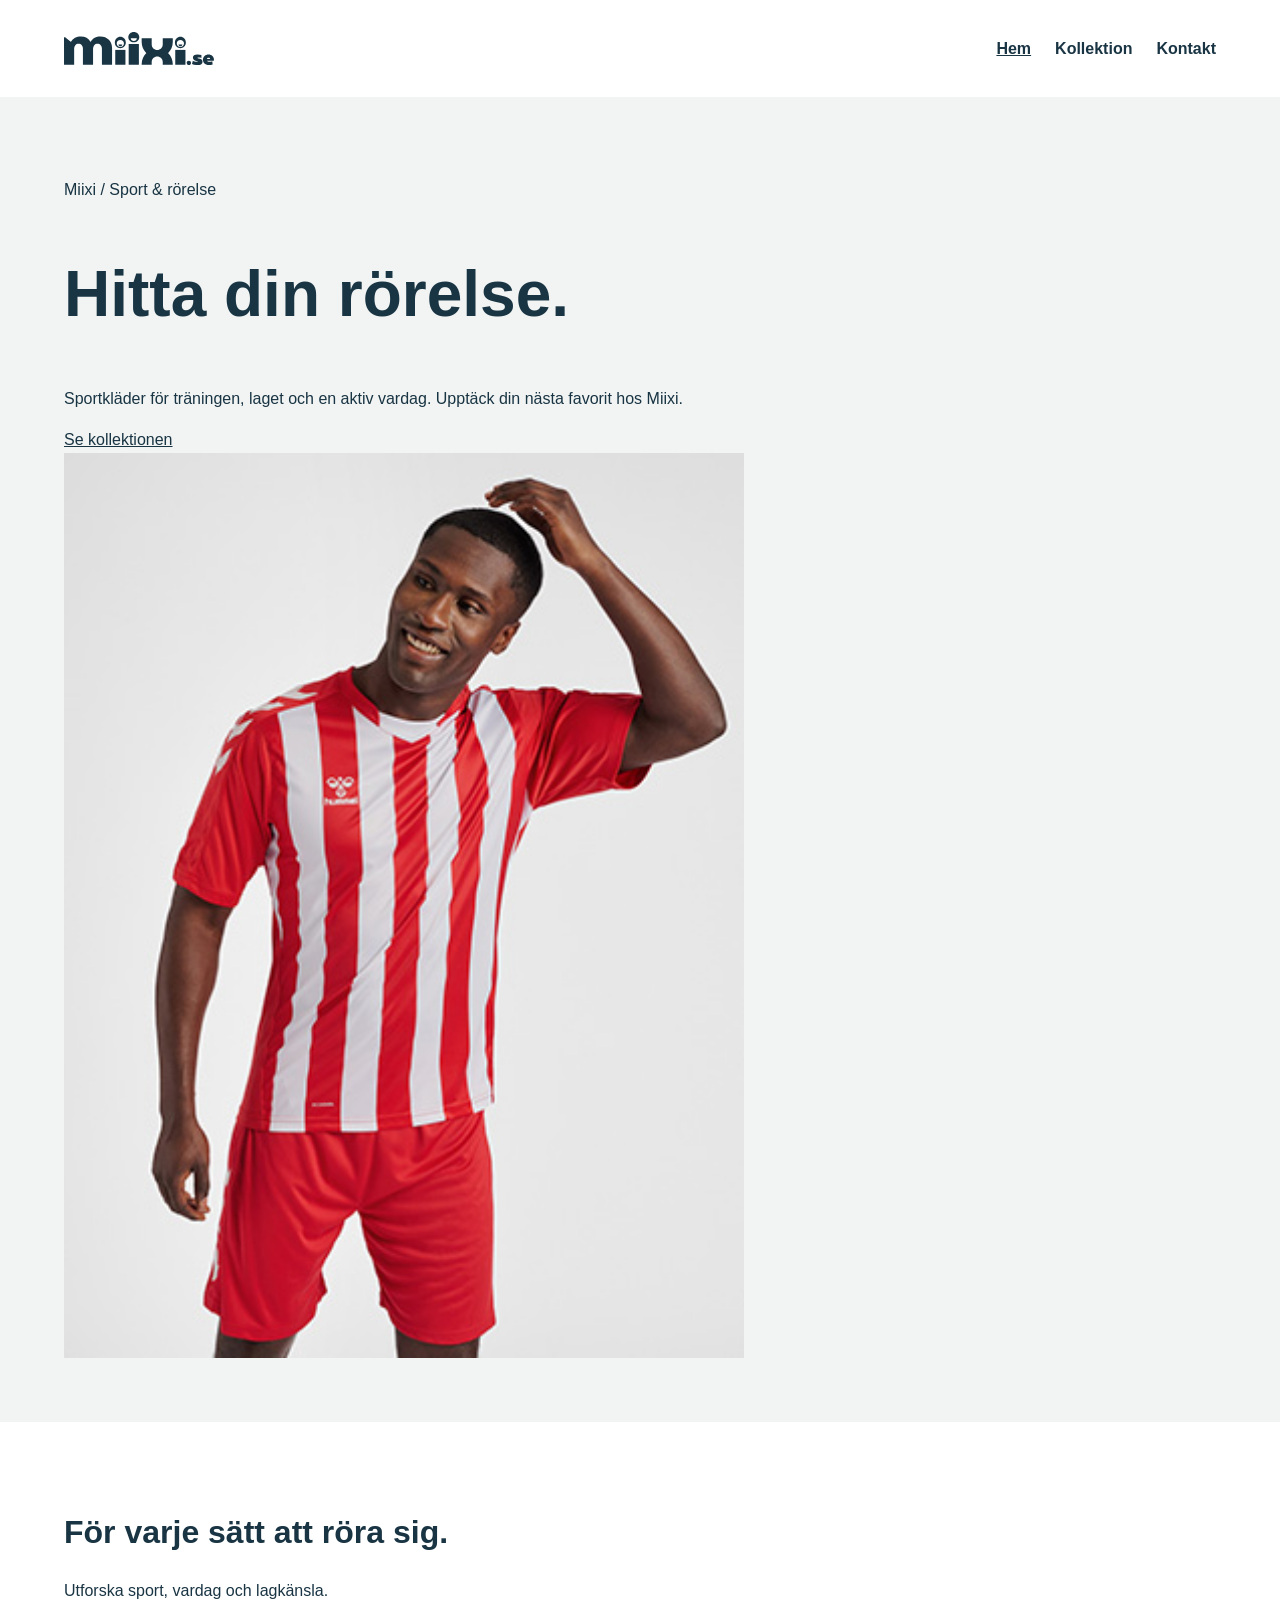
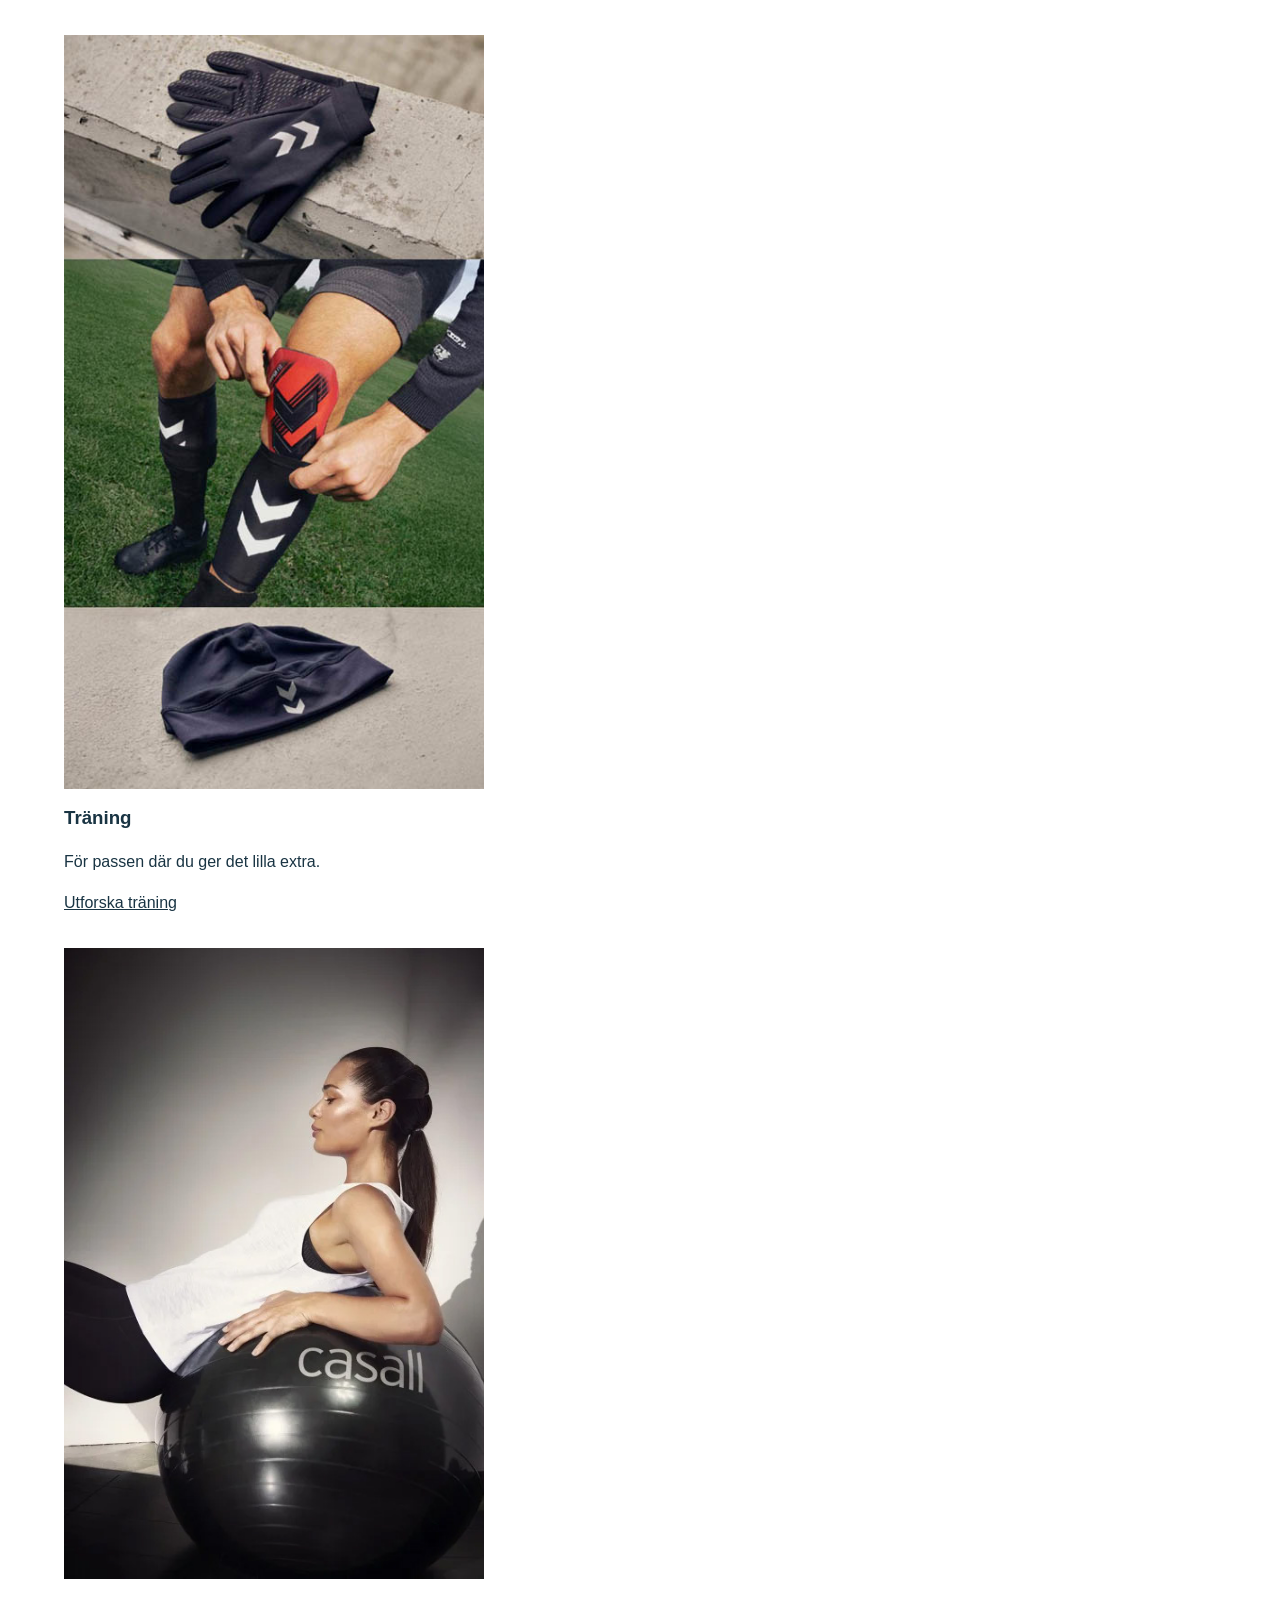
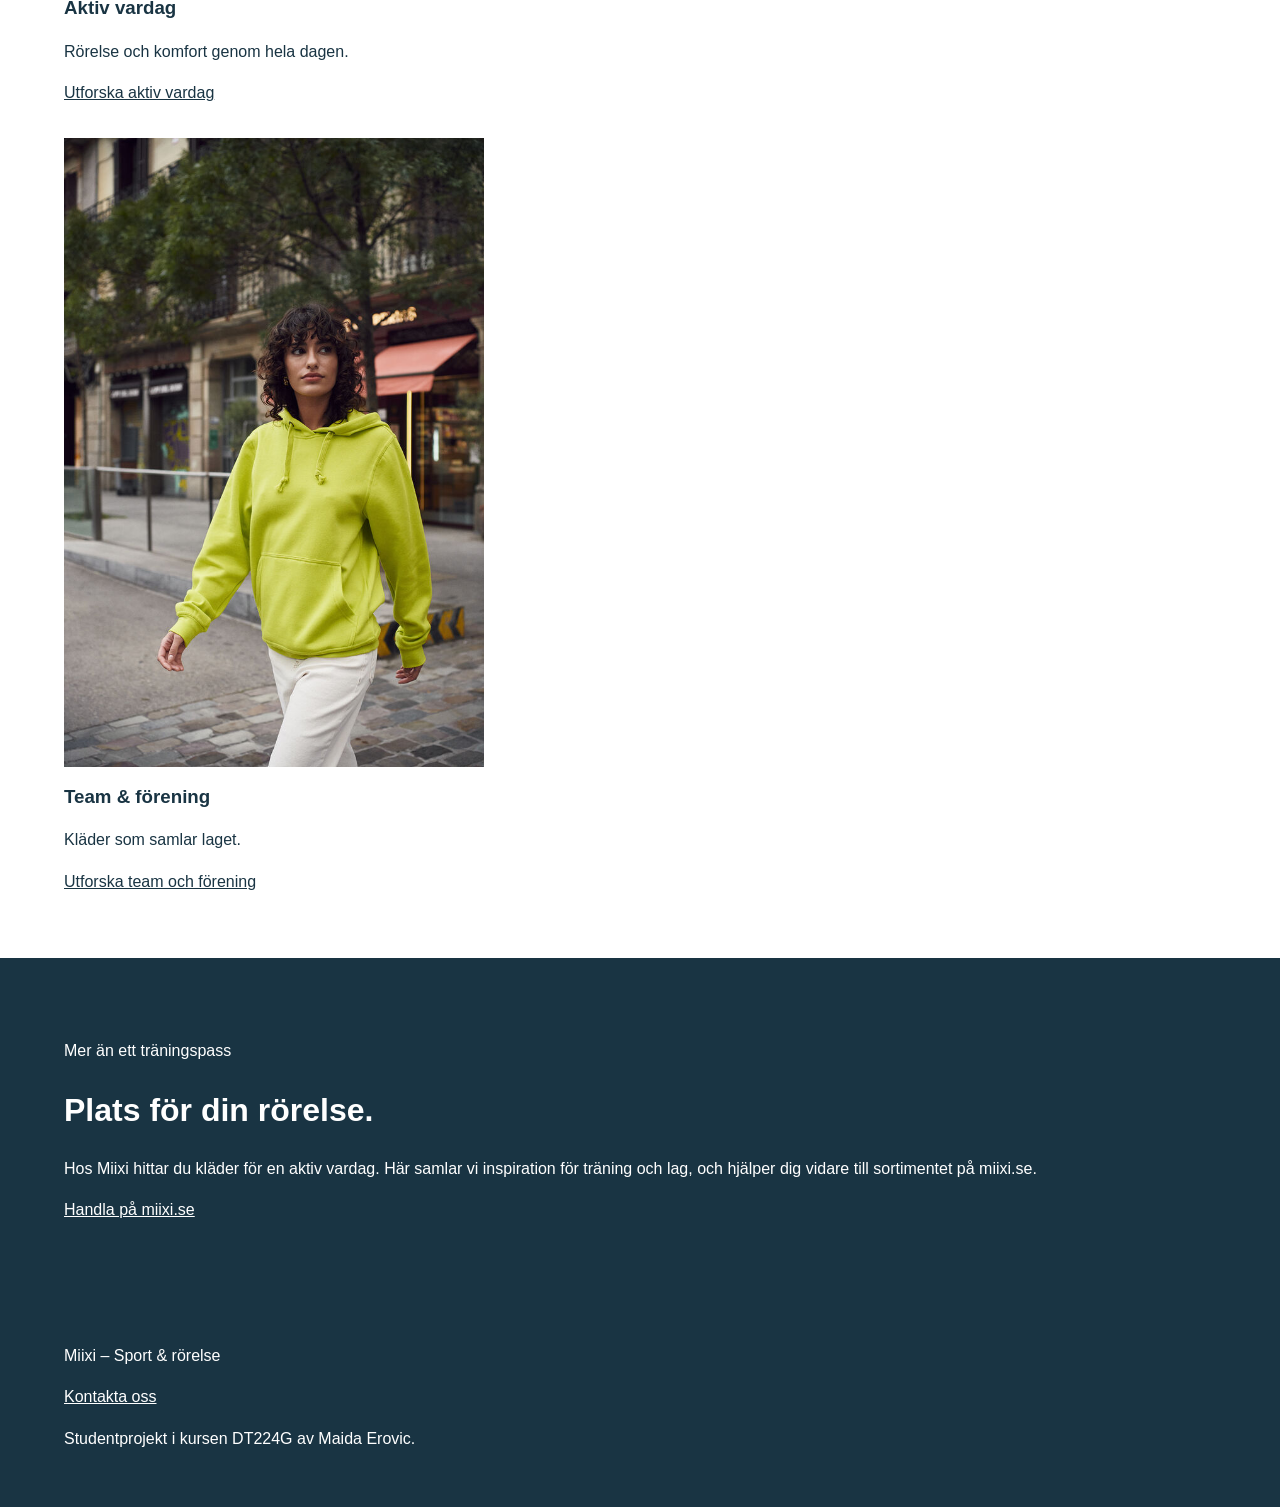
==== commit 2db3755a: "Uppdatera startsidan med logotyp och kategorilayout" ====
--- a/index.html
+++ b/index.html
@@ -4,7 +4,8 @@
 <head>
     <meta charset="UTF-8">
     <meta name="viewport" content="width=device-width, initial-scale=1.0">
-    <meta name="description" content="Upptäck sportkläder för träning, lag och en aktiv vardag hos Miixi.">
+    <meta name="description"
+        content="Upptäck sportkläder för träning, lag och en aktiv vardag hos Miixi.">
     <title>Miixi | Sportkläder</title>
     <link rel="stylesheet" href="css/styles.css">
 </head>
@@ -12,7 +13,12 @@
 <body>
     <!-- Sidhuvud med navigation till webbplatsens tre sidor. -->
     <header>
-        <a href="index.html" aria-label="Miixi – startsida">Miixi</a>
+        <a href="index.html" aria-label="Miixi – startsida">
+            <img src="images/miixi-logo.svg"
+                alt="Miixi"
+                width="150"
+                height="33">
+        </a>
 
         <nav aria-label="Huvudnavigation">
             <ul>
@@ -24,60 +30,87 @@
     </header>
 
     <main>
-        <!-- Introduktion till webbplatsen. -->
         <!-- Introduktion med text och bild. -->
         <section class="hero" aria-labelledby="intro-heading">
             <div class="hero-content">
-                <p>Miixi / Sport &amp; rörelse</p>
+                <p class="eyebrow">Miixi / Sport &amp; rörelse</p>
                 <h1 id="intro-heading">Hitta din rörelse.</h1>
                 <p>
                     Sportkläder för träningen, laget och en aktiv vardag.
                     Upptäck din nästa favorit hos Miixi.
                 </p>
-                <a class="button" href="kollektion.html">Se kollektionen</a>
+                <a class="button" href="kollektion.html">
+                    Se kollektionen
+                </a>
             </div>
 
-            <img class="hero-image" src="images/hero-sport.jpg" alt="Person i en rödvit träningströja" width="680">
+            <img class="hero-image"
+                src="images/hero-sport.jpg"
+                alt="Person i en rödvit träningströja"
+                width="680">
         </section>
-        <img src="images/hero-sport.jpg" alt="Person i en rödvit träningströja" width="680">
 
         <!-- Presentation av webbplatsens kategorier. -->
         <section aria-labelledby="categories-heading">
             <h2 id="categories-heading">För varje sätt att röra sig.</h2>
             <p>Utforska sport, vardag och lagkänsla.</p>
 
-            <article>
-                <img src="images/traning.jpg" alt="Fotbollsspelare som justerar sin utrustning" width="420"
-                    loading="lazy">
-                <h3>Träning</h3>
-                <p>För passen där du ger det lilla extra.</p>
-                <a href="kollektion.html#traning">Utforska träning</a>
-            </article>
+            <div class="category-grid">
+                <article>
+                    <img src="images/traning.jpg"
+                        alt="Fotbollsspelare som justerar sin utrustning"
+                        width="420"
+                        loading="lazy">
+                    <h3>Träning</h3>
+                    <p>För passen där du ger det lilla extra.</p>
+                    <a class="button" href="kollektion.html#traning">
+                        Utforska träning
+                    </a>
+                </article>
 
-            <article>
-                <img src="images/vardag.jpg" alt="Kvinna i träningskläder från Casall" width="420" loading="lazy">
-                <h3>Aktiv vardag</h3>
-                <p>Rörelse och komfort genom hela dagen.</p>
-                <a href="kollektion.html#vardag">Utforska aktiv vardag</a>
-            </article>
+                <article>
+                    <img src="images/vardag.jpg"
+                        alt="Kvinna i träningskläder från Casall"
+                        width="420"
+                        loading="lazy">
+                    <h3>Aktiv vardag</h3>
+                    <p>Rörelse och komfort genom hela dagen.</p>
+                    <a class="button" href="kollektion.html#vardag">
+                        Utforska aktiv vardag
+                    </a>
+                </article>
 
-            <article>
-                <img src="images/team.jpg" alt="Person i en limegrön huvtröja" width="420" loading="lazy">
-                <h3>Team &amp; förening</h3>
-                <p>Kläder som samlar laget.</p>
-                <a href="kollektion.html#team">Utforska team och förening</a>
-            </article>
+                <article>
+                    <img src="images/team.jpg"
+                        alt="Person i en limegrön huvtröja"
+                        width="420"
+                        loading="lazy">
+                    <h3>Team &amp; förening</h3>
+                    <p>Kläder som samlar laget.</p>
+                    <a class="button" href="kollektion.html#team">
+                        Utforska team och förening
+                    </a>
+                </article>
+            </div>
         </section>
 
         <!-- Presentation av verksamheten och länk till webbshoppen. -->
-        <section aria-labelledby="about-heading">
-            <h2 id="about-heading">Om Miixi</h2>
-            <p>
-                Hos Miixi hittar du kläder för en aktiv vardag.
-                Här samlar vi inspiration för träning och lag,
-                och hjälper dig vidare till sortimentet på miixi.se.
-            </p>
-            <a href="https://miixi.se/">Handla på miixi.se</a>
+        <section class="about" aria-labelledby="about-heading">
+            <div>
+                <p class="eyebrow">Mer än ett träningspass</p>
+                <h2 id="about-heading">Plats för din rörelse.</h2>
+            </div>
+
+            <div>
+                <p>
+                    Hos Miixi hittar du kläder för en aktiv vardag.
+                    Här samlar vi inspiration för träning och lag,
+                    och hjälper dig vidare till sortimentet på miixi.se.
+                </p>
+                <a class="button" href="https://miixi.se/">
+                    Handla på miixi.se
+                </a>
+            </div>
         </section>
     </main>
 
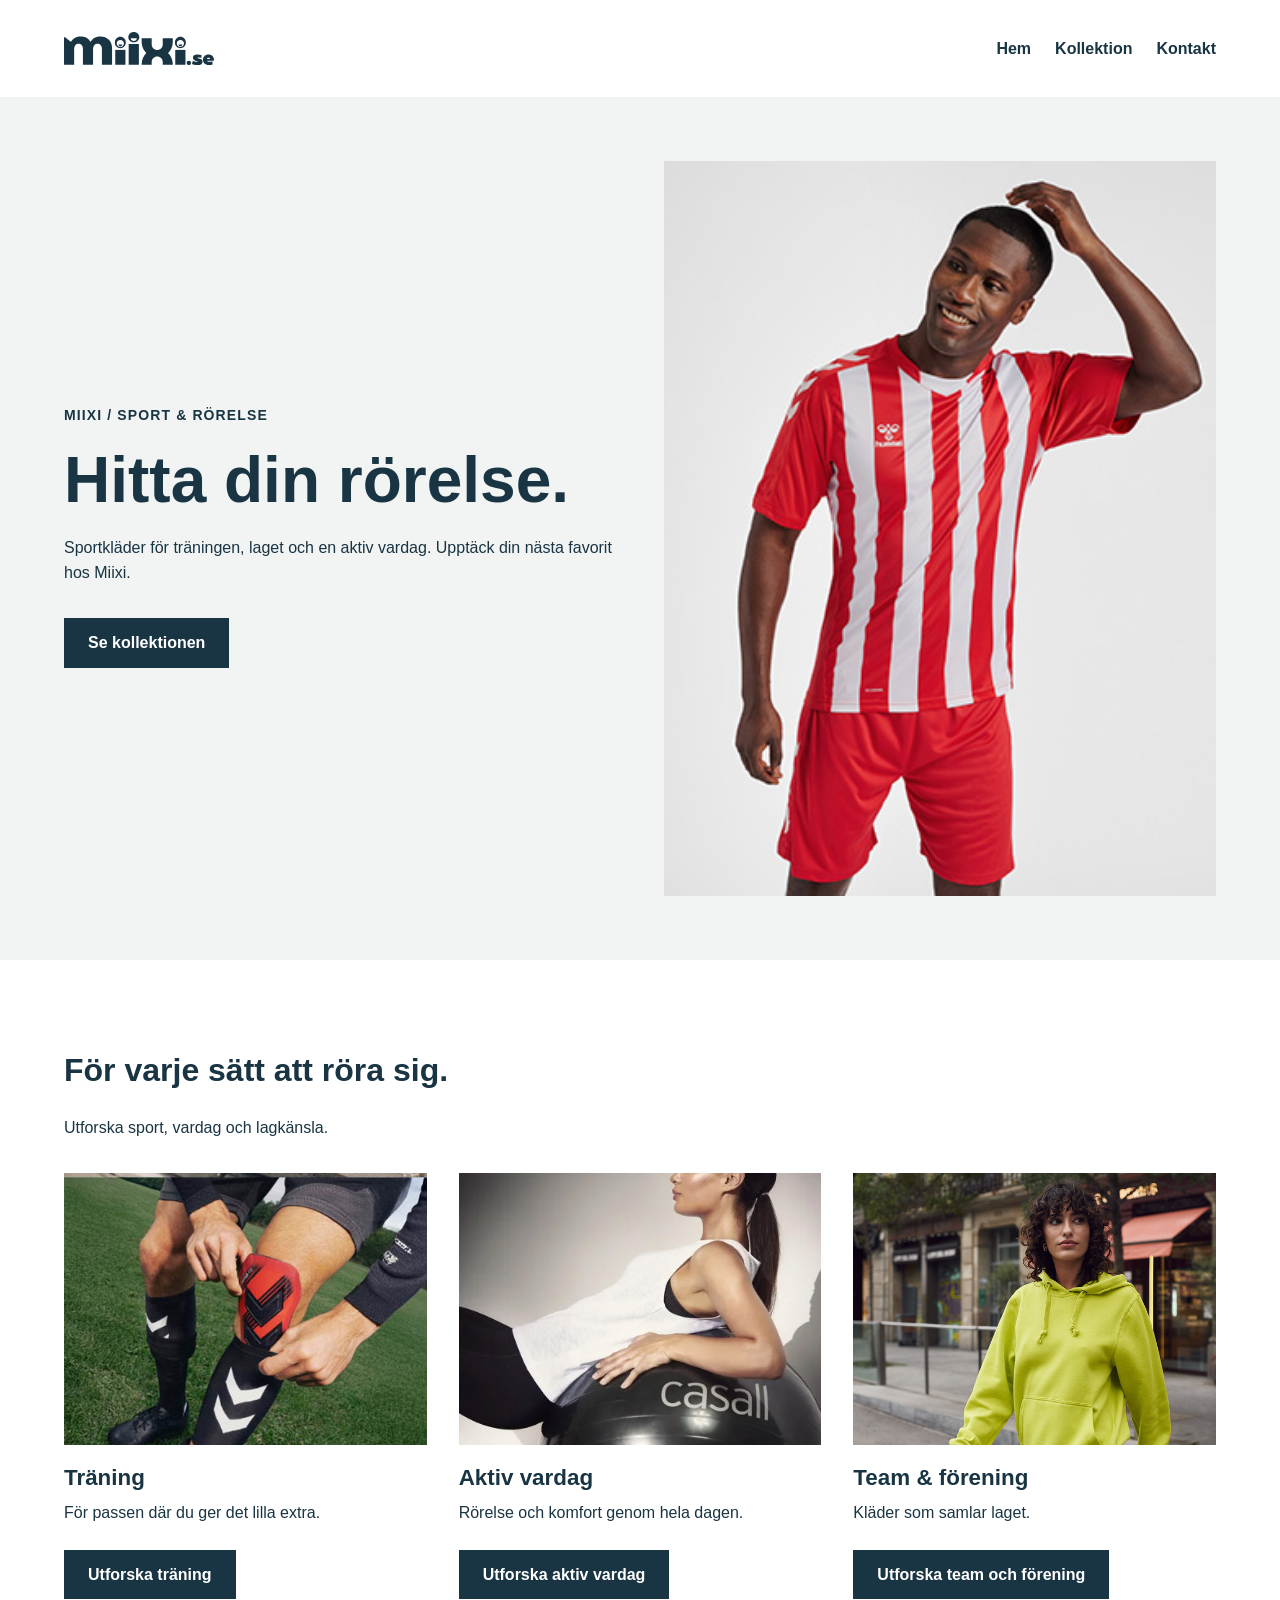
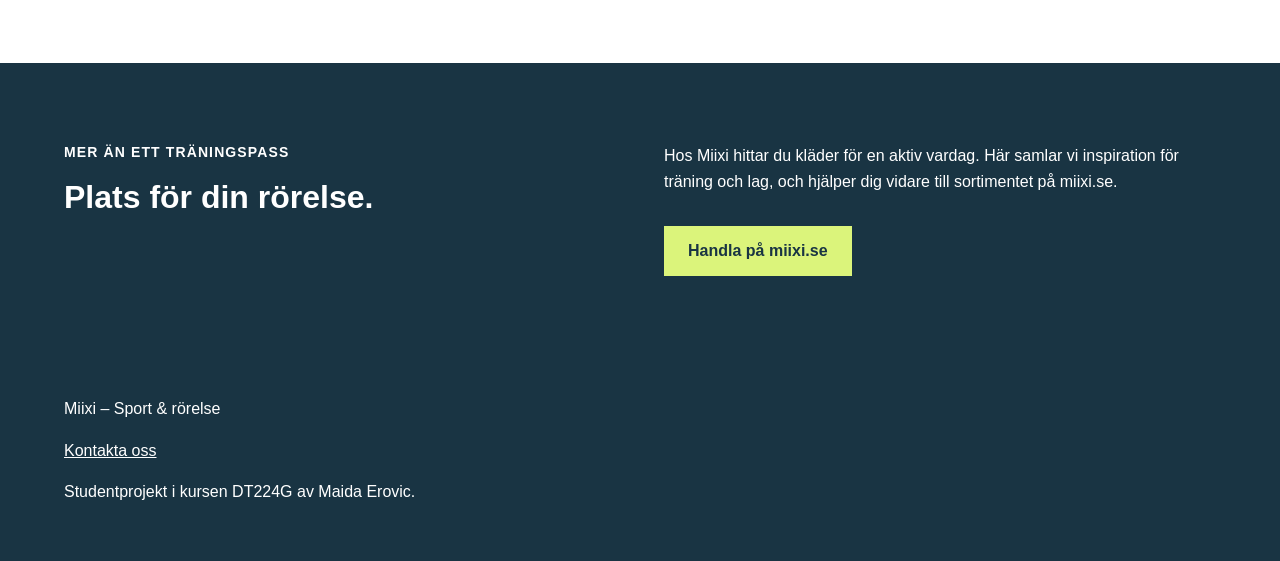
==== commit 1ffcbca1: "Lägg till tillgänglig mobilmeny och kontaktuppgifter" ====
--- a/index.html
+++ b/index.html
@@ -8,10 +8,11 @@
         content="Upptäck sportkläder för träning, lag och en aktiv vardag hos Miixi.">
     <title>Miixi | Sportkläder</title>
     <link rel="stylesheet" href="css/styles.css">
+    <script src="js/main.js" defer></script>
 </head>
 
 <body>
-    <!-- Sidhuvud med navigation till webbplatsens tre sidor. -->
+    <!-- Sidhuvud med mobilmeny och navigation. -->
     <header>
         <a href="index.html" aria-label="Miixi – startsida">
             <img src="images/miixi-logo.svg"
@@ -20,9 +21,18 @@
                 height="33">
         </a>
 
-        <nav aria-label="Huvudnavigation">
+        <button class="menu-toggle"
+            type="button"
+            aria-controls="site-nav"
+            aria-expanded="false"
+            hidden>
+            <span class="menu-icon" aria-hidden="true">☰</span>
+            <span class="menu-label">Öppna meny</span>
+        </button>
+
+        <nav id="site-nav" aria-label="Huvudnavigation">
             <ul>
-                <li><a href="index.html" aria-current="page">Hem</a></li>
+                <li><a href="index.html">Hem</a></li>
                 <li><a href="kollektion.html">Kollektion</a></li>
                 <li><a href="kontakt.html">Kontakt</a></li>
             </ul>
--- a/css/styles.css
+++ b/css/styles.css
@@ -27,9 +27,30 @@
     outline-offset: 4px;
 }
 
+/* Rubriker. */
+h1,
+h2,
+h3 {
+    line-height: 1.2;
+    overflow-wrap: break-word;
+}
+
+h1 {
+    font-size: 2.5rem;
+}
+
+h2 {
+    font-size: 2rem;
+}
+
+h3 {
+    font-size: 1.4rem;
+}
+
 /* Sidhuvud och navigation. */
 header {
     display: flex;
+    flex-wrap: wrap;
     justify-content: space-between;
     align-items: center;
     gap: 24px;
@@ -55,51 +76,160 @@
     text-decoration: underline;
 }
 
-/* Innehåll och rubriker. */
-main section {
+/* Gemensamma avstånd för huvudsektionerna. */
+main > section {
     padding: 40px 24px;
 }
 
-h1,
-h2,
-h3 {
-    line-height: 1.2;
-}
-
-h1 {
-    font-size: 2.5rem;
-}
-
-h2 {
-    font-size: 2rem;
-}
-
-article {
-    margin-top: 32px;
-}
-
-/* Introduktion och presentation av verksamheten. */
-section[aria-labelledby="intro-heading"] {
-    background-color: #f1f4f3;
-}
-
-section[aria-labelledby="about-heading"],
-footer {
+.eyebrow {
+    font-size: 0.875rem;
+    font-weight: bold;
+    text-transform: uppercase;
+    letter-spacing: 0.08em;
+}
+
+/* Länkar som utformas som knappar. */
+.button {
+    display: inline-block;
+    padding: 12px 24px;
     color: #ffffff;
     background-color: #193443;
-}
-
+    text-decoration: none;
+    font-weight: bold;
+}
+
+.button:hover {
+    background-color: #2c5060;
+}
+
+/* Introduktion på startsidan. */
+.hero {
+    display: grid;
+    grid-template-columns: minmax(0, 1fr);
+    align-items: center;
+    gap: 32px;
+    background-color: #f1f4f3;
+}
+
+.hero-content h1 {
+    margin: 16px 0;
+}
+
+.hero-content .button {
+    margin-top: 16px;
+}
+
+.hero-image {
+    width: 100%;
+}
+
+/* Kategorikort på startsidan. */
+.category-grid {
+    display: grid;
+    grid-template-columns: minmax(0, 1fr);
+    gap: 32px;
+    margin-top: 32px;
+}
+
+.category-grid article {
+    display: flex;
+    flex-direction: column;
+    align-items: flex-start;
+    min-width: 0;
+}
+
+.category-grid img {
+    width: 100%;
+    aspect-ratio: 4 / 3;
+    object-fit: cover;
+}
+
+.category-grid h3 {
+    margin: 20px 0 8px;
+}
+
+.category-grid p {
+    margin: 0 0 24px;
+}
+
+.category-grid .button {
+    margin-top: auto;
+}
+
+/* Presentation av verksamheten. */
+.about {
+    display: grid;
+    grid-template-columns: minmax(0, 1fr);
+    gap: 24px;
+    color: #ffffff;
+    background-color: #193443;
+}
+
+.about h2 {
+    margin-top: 12px;
+}
+
+.about .button {
+    margin-top: 16px;
+    color: #193443;
+    background-color: #dbf47b;
+}
+
+.about .button:hover {
+    background-color: #c9e568;
+}
+
+/* Sidfot och fokusmarkering på mörk bakgrund. */
 footer {
     padding: 32px 24px;
-}
-
-/* Mer utrymme på större skärmar. */
+    color: #ffffff;
+    background-color: #193443;
+}
+
+.about a:focus-visible,
+footer a:focus-visible {
+    outline-color: #dbf47b;
+}
+
+/* Introduktion till kollektionssidan. */
+.page-intro {
+    background-color: #f1f4f3;
+}
+
+.category-links {
+    display: flex;
+    flex-wrap: wrap;
+    gap: 16px;
+    padding: 0;
+    list-style: none;
+}
+
+/* Kategorier på kollektionssidan. */
+.collection-section {
+    display: grid;
+    grid-template-columns: minmax(0, 1fr);
+    align-items: center;
+    gap: 32px;
+    scroll-margin-top: 24px;
+}
+
+.collection-section img {
+    width: 100%;
+    aspect-ratio: 4 / 3;
+    object-fit: cover;
+}
+
+.collection-section:nth-of-type(odd) {
+    background-color: #f1f4f3;
+}
+
+/* Större avstånd på surfplattor och desktop. */
 @media (min-width: 768px) {
     header {
         padding: 32px 64px;
     }
 
-    main section {
+    main > section {
         padding: 64px;
     }
 
@@ -110,4 +240,150 @@
     footer {
         padding: 40px 64px;
     }
+}
+
+/* Flera kolumner på desktop. */
+@media (min-width: 900px) {
+    .hero,
+    .about,
+    .collection-section {
+        grid-template-columns: repeat(2, minmax(0, 1fr));
+        gap: 48px;
+    }
+
+    .category-grid {
+        grid-template-columns: repeat(3, minmax(0, 1fr));
+    }
+}
+
+/* Kontaktformulär. */
+#contact-form {
+    max-width: 640px;
+    margin-top: 32px;
+}
+
+.form-field {
+    margin-bottom: 24px;
+}
+
+.form-field label {
+    display: block;
+    margin-bottom: 8px;
+    font-weight: bold;
+}
+
+.form-field input,
+.form-field textarea {
+    display: block;
+    width: 100%;
+    padding: 12px;
+    border: 1px solid #56676d;
+    border-radius: 4px;
+    font: inherit;
+    color: #193443;
+    background-color: #ffffff;
+}
+
+.form-field textarea {
+    resize: vertical;
+}
+
+.form-field input:focus-visible,
+.form-field textarea:focus-visible {
+    outline: 3px solid #193443;
+    outline-offset: 3px;
+}
+
+/* Fel visas både med text och en markerad kant. */
+.form-field [aria-invalid="true"] {
+    border: 2px solid #a51d26;
+}
+
+.field-error {
+    margin: 8px 0 0;
+    color: #a51d26;
+    font-weight: bold;
+}
+
+.field-error:empty {
+    display: none;
+}
+
+button.button {
+    border: none;
+    font: inherit;
+    font-weight: bold;
+    cursor: pointer;
+}
+
+button.button:focus-visible {
+    outline: 3px solid #193443;
+    outline-offset: 4px;
+}
+
+#form-status {
+    margin-top: 24px;
+    font-weight: bold;
+}
+
+/* Mobilmenyn aktiveras med JavaScript. */
+.menu-toggle {
+    display: none;
+    align-items: center;
+    gap: 8px;
+    min-height: 44px;
+    padding: 8px 12px;
+    border: 1px solid #193443;
+    border-radius: 4px;
+    color: #193443;
+    background-color: #ffffff;
+    font: inherit;
+    font-weight: bold;
+    cursor: pointer;
+}
+
+.menu-icon {
+    font-size: 1.5rem;
+    line-height: 1;
+}
+
+.menu-toggle:focus-visible {
+    outline: 3px solid #193443;
+    outline-offset: 4px;
+}
+
+/* Dolda kontroller och länkar ska inte visas eller kunna få fokus. */
+.menu-toggle[hidden],
+#site-nav[hidden] {
+    display: none;
+}
+
+@media (max-width: 767px) {
+    .menu-toggle:not([hidden]) {
+        display: inline-flex;
+    }
+
+    #site-nav {
+        flex-basis: 100%;
+    }
+
+    #site-nav ul {
+        flex-direction: column;
+        gap: 8px;
+    }
+
+    #site-nav a {
+        display: block;
+        padding: 12px 0;
+    }
+}
+
+/* Verksamhetens kontaktuppgifter. */
+.contact-details {
+    margin-top: 24px;
+    font-style: normal;
+}
+
+.contact-details p {
+    margin: 8px 0;
 }
